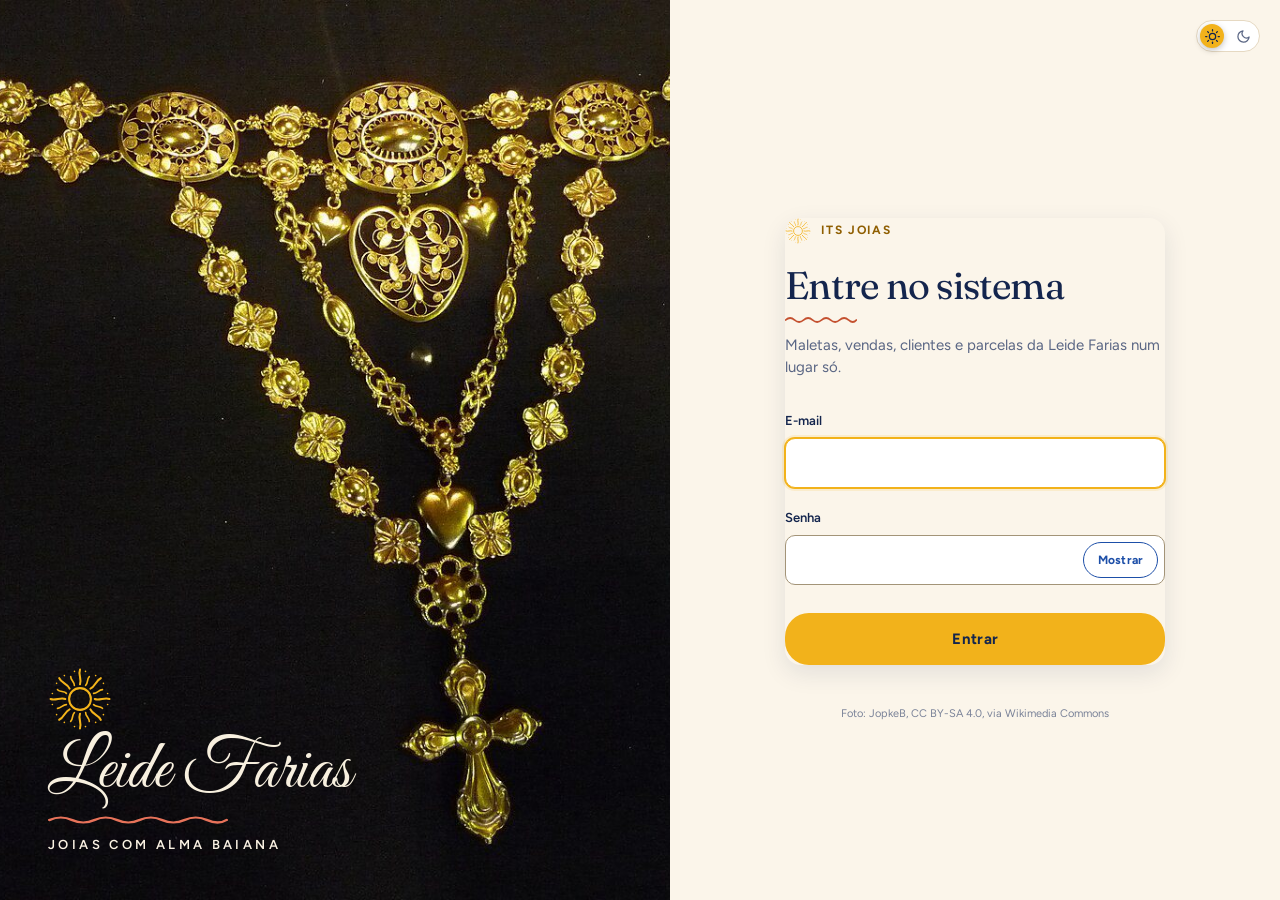
==== frontend/clientes.html @ 9e0e6ea7 "feat: venda rápida pela peça, maleta por dentro, receber pagamento e devolução - Maletas: o nome da " ====
<!DOCTYPE html>
<html lang="pt-BR">
<head>
    <meta charset="UTF-8">
    <meta name="viewport" content="width=device-width, initial-scale=1.0">
    <title>Clientes | Organização Its Joias</title>
    <meta name="theme-color" content="#0E1F45">
    <script src="js/tema.js"></script>
    <link rel="preconnect" href="https://fonts.googleapis.com">
    <link rel="preconnect" href="https://fonts.gstatic.com" crossorigin>
    <link href="https://fonts.googleapis.com/css2?family=Fraunces:opsz,wght@9..144,400;9..144,500&family=Figtree:wght@400;500;600;700&family=Great+Vibes&display=swap" rel="stylesheet">
    <link rel="stylesheet" href="css/style.css">
    <link rel="stylesheet" href="css/visual.css">
    <link rel="stylesheet" href="css/identidade.css">
</head>
<body>
    <header>
        <div class="topo">
            <h1 class="marca" translate="no"><span class="marca-selo" aria-hidden="true"></span><span class="marca-nome">Leide Farias</span><span class="marca-lema">Joias com alma baiana</span></h1>
            <div class="usuario-topo" id="usuario-topo"></div>
        </div>
        <nav aria-label="Menu principal">
            <ul>
                <li><a href="index.html">Visualização geral</a></li>
                <li><a href="vendas.html">Nova venda</a></li>
                <li><a href="clientes.html" aria-current="page">Clientes</a></li>
                <li><a href="maletas.html">Maletas</a></li>
                <li><a href="produtos.html">Produtos</a></li>
            </ul>
        </nav>
    </header>

    <main>
        <div class="cabecalho-pagina">
            <h2>Clientes</h2>
            <button type="button" id="botao-nova">+ Nova cliente</button>
        </div>

        <dialog id="formulario" class="modal" aria-labelledby="titulo-form">
            <div class="modal-cabecalho">
                <h3 id="titulo-form">Nova cliente</h3>
                <button type="button" class="botao-fechar" data-fechar-modal aria-label="Fechar">✕</button>
            </div>
            <div class="modal-corpo">
            <div id="form-mensagem" class="mensagem" role="alert" hidden></div>
            <form id="form-cliente" novalidate>
                <div class="form-grade">
                    <div class="campo campo-largo" data-campo="nome">
                        <label for="nome">Nome completo</label>
                        <input type="text" id="nome" name="nome" maxlength="120" autocomplete="off" required>
                        <span class="erro-campo"></span>
                    </div>

                    <div class="campo" data-campo="telefone">
                        <label for="telefone">Telefone / WhatsApp</label>
                        <input type="tel" id="telefone" name="telefone" placeholder="(71) 99999-8888"
                               maxlength="15" inputmode="numeric" required>
                        <span class="erro-campo"></span>
                    </div>

                    <div class="campo" data-campo="cpf">
                        <label for="cpf">CPF <span class="opcional">(opcional)</span></label>
                        <input type="text" id="cpf" name="cpf" placeholder="000.000.000-00" maxlength="14"
                               inputmode="numeric">
                        <span class="erro-campo"></span>
                    </div>

                    <div class="campo campo-largo" data-campo="email">
                        <label for="email">E-mail <span class="opcional">(opcional)</span></label>
                        <input type="email" id="email" name="email" maxlength="160" placeholder="exemplo@dominio.com">
                        <span class="erro-campo"></span>
                    </div>

                    <div class="campo campo-largo" data-campo="endereco">
                        <label for="endereco">Endereço <span class="opcional">(opcional)</span></label>
                        <input type="text" id="endereco" name="endereco" maxlength="500">
                        <span class="erro-campo"></span>
                    </div>

                    <div class="campo campo-largo" data-campo="observacoes">
                        <label for="observacoes">Observações <span class="opcional">(opcional)</span></label>
                        <textarea id="observacoes" name="observacoes" maxlength="1000"
                                  placeholder="Ex.: prefere receber cobrança pelo WhatsApp"></textarea>
                        <span class="erro-campo"></span>
                    </div>

                    <div class="campo campo-largo" id="campo-ativa" hidden>
                        <label class="opcao"><input type="checkbox" id="ativa"> Cliente ativa (aparece na venda)</label>
                    </div>
                </div>

                <div class="acoes">
                    <button type="submit" id="botao-salvar">Salvar cliente</button>
                    <button type="button" class="botao-secundario" data-fechar-modal>Cancelar</button>
                </div>
            </form>
            </div>
        </dialog>

        <!-- perfil da cliente: dados, totais e histórico de vendas -->
        <dialog id="receber" class="modal" aria-labelledby="receber-titulo">
            <div class="modal-cabecalho">
                <div>
                    <h3 id="receber-titulo">Receber pagamento</h3>
                    <span class="texto-suave" id="receber-saldo"></span>
                </div>
                <button type="button" class="botao-fechar" data-fechar-modal aria-label="Fechar">✕</button>
            </div>
            <div class="modal-corpo">
                <div id="receber-mensagem" class="mensagem mensagem--erro" role="alert" hidden></div>
                <form id="form-receber" novalidate>
                    <div class="form-grade">
                        <div class="campo">
                            <label for="receber-valor">Valor recebido</label>
                            <input type="text" id="receber-valor" name="valor" inputmode="decimal" autocomplete="off" required>
                            <span class="dica">Abate da parcela que vence primeiro.</span>
                        </div>
                        <div class="campo">
                            <label for="receber-forma">Forma de pagamento</label>
                            <select id="receber-forma" name="forma">
                                <option value="PIX">Pix</option>
                                <option value="DINHEIRO">Dinheiro</option>
                                <option value="CARTAO">Cartão</option>
                                <option value="TRANSFERENCIA">Transferência</option>
                                <option value="OUTRO">Outro</option>
                            </select>
                        </div>
                        <div class="campo">
                            <label for="receber-data">Dia do pagamento</label>
                            <input type="date" id="receber-data" name="data">
                        </div>
                    </div>
                    <div class="acoes">
                        <button type="submit" id="receber-confirmar">Registrar pagamento</button>
                        <button type="button" class="botao-secundario" id="receber-quitar">Quitar tudo</button>
                    </div>
                </form>
            </div>
        </dialog>

        <dialog id="perfil" class="modal modal-largo" aria-labelledby="perfil-nome">
            <div class="modal-cabecalho">
                <div>
                    <h3 id="perfil-nome">Cliente</h3>
                    <span class="texto-suave" id="perfil-contato"></span>
                </div>
                <button type="button" class="botao-fechar" data-fechar-modal aria-label="Fechar">✕</button>
            </div>
            <div class="modal-corpo">
                <div class="resumo-importacao" id="perfil-totais"></div>
                <h4 class="subtitulo-secao">Histórico de vendas</h4>
                <p class="carregando-texto" id="perfil-estado">Carregando vendas…</p>
                <ul class="historico-vendas" id="perfil-vendas"></ul>
                <div class="acoes">
                    <a class="botao-link" id="perfil-nova-venda" href="vendas.html">Nova venda para esta cliente</a>
                </div>
            </div>
        </dialog>

        <div class="barra-ferramentas">
            <input type="search" id="busca" placeholder="Buscar por nome ou telefone" aria-label="Buscar cliente">
            <label class="opcao"><input type="checkbox" id="mostrar-inativas"> Mostrar desativadas</label>
        </div>

        <p id="lista-estado" class="carregando-texto">Carregando clientes…</p>
        <table id="tabela" hidden>
            <thead>
                <tr>
                    <th>Cliente</th>
                    <th>Telefone</th>
                    <th class="numero">Compras</th>
                    <th class="numero">Em aberto</th>
                    <th class="numero">Atrasado</th>
                    <th class="numero"><span class="texto-suave">Ações</span></th>
                </tr>
            </thead>
            <tbody id="lista"></tbody>
        </table>
    </main>

    <footer>
        <p>&copy; 2026 Organização Its Joias. Todos os direitos reservados.</p>
    </footer>

    <script src="js/config.js"></script>
    <script src="js/api.js"></script>
    <script src="js/ui.js"></script>
    <script src="js/sessao.js"></script>
    <script src="js/mascaras.js"></script>
    <script src="js/clientes.js"></script>
</body>
</html>
---- frontend/css/style.css ----
:root {
    /* ---- Tema escuro (padrão): azul-petróleo profundo, creme e dourado ---- */
    --fundo: #0E1728;
    --superficie: #16243C;
    --superficie-hover: #1C2D49;
    --superficie-elevada: #1A2A45;      /* janelas e avisos flutuantes */
    --azul-menu: #1D427E;
    --dourado: #F0B735;                 /* fundo de botão e detalhes */
    --dourado-hover: #DDA324;
    --sobre-dourado: #182238;           /* texto em cima do dourado */
    --destaque: #F0B735;                /* dourado usado como TEXTO */
    --creme: #F8F0DF;
    --texto-forte: #F8F0DF;             /* títulos e rótulos */
    --texto: #DCE5F5;
    --texto-suave: #9EAFCA;
    --borda: #2B4264;
    --campo-borda: #617A9B;
    --placeholder: #8192AC;
    --coral: #E99B76;
    --verde: #64B99A;
    --sucesso-texto: #64B99A;
    --rosa: #E985A5;
    --vermelho: #F07878;
    --perigo-texto: #F07878;
    --sobre-vermelho: #182238;          /* texto em cima do vermelho */
    --info: #7FA6E0;
    --perigo-fundo: rgba(240, 120, 120, 0.14);
    --perigo-fundo-suave: rgba(240, 120, 120, 0.07);
    --sucesso-fundo: rgba(100, 185, 154, 0.12);
    --destaque-fundo: rgba(240, 183, 53, 0.08);
    --alerta-fundo: rgba(240, 183, 53, 0.12);
    --info-fundo: rgba(127, 166, 224, 0.13);
    --fundo-modal: rgba(4, 9, 18, 0.68);
    --sombra: 0 22px 60px rgba(0, 0, 0, 0.5);
    --sombra-leve: 0 8px 24px rgba(0, 0, 0, 0.35);
    --raio: 12px;
}

/* ---- Tema claro: creme e off-white, elementos em azul-petróleo, detalhes dourados ---- */
html[data-tema="claro"] {
    --fundo: #F7F1E4;
    --superficie: #FFFDF8;
    --superficie-hover: #F2E9D7;
    --superficie-elevada: #FFFFFF;
    --azul-menu: #1F5468;
    --dourado: #E3A82B;
    --dourado-hover: #D09619;
    --sobre-dourado: #172A33;
    --destaque: #855A00;
    --creme: #F8F0DF;
    --texto-forte: #123341;
    --texto: #26434F;
    --texto-suave: #556A73;
    --borda: #E0D3BA;
    --campo-borda: #9A8B6E;
    --placeholder: #66737A;
    --coral: #C0623A;
    --verde: #2F8A68;
    --sucesso-texto: #1E6B4E;
    --rosa: #B84A72;
    --vermelho: #C43D30;
    --perigo-texto: #A52A1E;
    --sobre-vermelho: #FFFFFF;
    --info: #2F6690;
    --perigo-fundo: rgba(196, 61, 48, 0.10);
    --perigo-fundo-suave: rgba(196, 61, 48, 0.05);
    --sucesso-fundo: rgba(47, 138, 104, 0.10);
    --destaque-fundo: rgba(227, 168, 43, 0.12);
    --alerta-fundo: rgba(227, 168, 43, 0.16);
    --info-fundo: rgba(47, 102, 144, 0.09);
    --fundo-modal: rgba(18, 51, 65, 0.38);
    --sombra: 0 22px 60px rgba(18, 51, 65, 0.20);
    --sombra-leve: 0 8px 24px rgba(18, 51, 65, 0.12);
}

/* "hidden" sempre esconde, mesmo em elementos com display definido no CSS */
[hidden] {
    display: none !important;
}

* {
    margin: 0;
    padding: 0;
    box-sizing: border-box;
}

html {
    min-height: 100%;
    background: var(--fundo);
    color-scheme: dark;
}

html[data-tema="claro"] {
    color-scheme: light;
}

body {
    min-height: 100vh;
    padding: 0 24px 24px;
    background: var(--fundo);
    color: var(--texto);
    font-family: Arial, Helvetica, sans-serif;
    font-size: 14px;
    line-height: 1.6;
}

header {
    padding: 20px 0 18px;
    margin-bottom: 28px;
    border-bottom: 1px solid var(--borda);
}

h1,
h2,
h3 {
    color: var(--texto-forte);
    font-family: Georgia, "Times New Roman", serif;
    font-weight: 400;
    line-height: 1.2;
}

h1 {
    margin-bottom: 16px;
    font-size: clamp(30px, 4vw, 42px);
}

h1::after,
main > h2::after {
    display: block;
    width: 88px;
    margin-top: 10px;
    color: var(--coral);
    content: "〜〜〜";
    font-family: Arial, sans-serif;
    font-size: 17px;
    letter-spacing: -4px;
}

h2 {
    margin: 10px 0 18px;
    font-size: clamp(27px, 3vw, 36px);
}

h3 {
    margin: 12px 0;
    font-size: 21px;
}

p {
    margin-bottom: 14px;
    color: var(--texto-suave);
    font-size: 14px;
}

a {
    color: var(--texto-forte);
    transition: color 0.2s ease;
}

a:hover {
    color: var(--destaque);
}

nav ul {
    display: flex;
    flex-wrap: wrap;
    gap: 8px;
    list-style: none;
}

nav a {
    display: inline-flex;
    align-items: center;
    justify-content: center;
    min-height: 40px;
    padding: 10px 18px;
    border: 1px solid transparent;
    border-radius: 24px;
    color: var(--texto);
    font-size: 11px;
    font-weight: 700;
    letter-spacing: 1px;
    text-decoration: none;
    text-transform: uppercase;
    transition: background 0.2s ease, color 0.2s ease;
}

nav a:hover,
nav a:focus-visible {
    background: var(--superficie-hover);
    color: var(--destaque);
}

main {
    width: 100%;
    max-width: 1600px;
    margin: 0 auto;
    padding-bottom: 32px;
}

main > p {
    margin-bottom: 24px;
}

main > div,
main > section {
    margin-bottom: 16px;
}

table {
    width: 100%;
    margin: 20px 0 28px;
    overflow: hidden;
    border: 1px solid var(--borda);
    border-radius: var(--raio);
    border-collapse: separate;
    border-spacing: 0;
    background: var(--superficie);
    color: var(--texto);
}

thead {
    background: var(--superficie);
}

th {
    padding: 15px 16px;
    border-bottom: 1px solid var(--borda);
    color: var(--texto-suave);
    font-size: 10px;
    font-weight: 700;
    letter-spacing: 1.2px;
    text-align: left;
    text-transform: uppercase;
    white-space: nowrap;
}

td {
    padding: 14px 16px;
    border-bottom: 1px solid var(--borda);
    color: var(--texto);
    font-size: 13px;
    text-align: left;
}

tbody tr:last-child td {
    border-bottom: none;
}

tbody tr {
    transition: background 0.2s ease;
}

tbody tr:hover {
    background: var(--superficie-hover);
}

button {
    min-height: 40px;
    margin: 0 8px 10px 0;
    padding: 11px 20px;
    border: 1px solid transparent;
    border-radius: 24px;
    background: var(--dourado);
    color: var(--sobre-dourado);
    font-family: Arial, Helvetica, sans-serif;
    font-size: 11px;
    font-weight: 700;
    letter-spacing: 1px;
    cursor: pointer;
    transition: background 0.2s ease, transform 0.2s ease;
}

button:hover {
    background: var(--dourado-hover);
    transform: translateY(-1px);
}

button:focus-visible,
input:focus-visible,
select:focus-visible,
textarea:focus-visible,
a:focus-visible {
    outline: 2px solid var(--dourado);
    outline-offset: 3px;
}

button.ativo {
    background: var(--dourado);
    color: var(--sobre-dourado);
}

.topico-conteudo {
    display: none;
    margin: 14px 0;
    padding: 22px;
    border: 1px solid var(--borda);
    border-radius: var(--raio);
    background: var(--superficie);
}

.topico-conteudo.ativo {
    display: block;
}

.topico-conteudo h3 {
    margin-top: 0;
    color: var(--texto-forte);
}

input,
select,
textarea {
    max-width: 100%;
    padding: 11px 13px;
    border: 1px solid var(--campo-borda);
    border-radius: 6px;
    background: var(--superficie);
    color: var(--texto-forte);
    font: inherit;
}

input::placeholder,
textarea::placeholder {
    color: var(--placeholder);
}

img {
    display: block;
    max-width: 100%;
    height: auto;
    margin: 0 auto;
    border-radius: 8px;
}

footer {
    padding: 18px 0 8px;
    border-top: 1px solid var(--borda);
    color: var(--texto-suave);
    font-size: 11px;
    text-align: center;
}

footer p {
    margin: 0;
    font-size: 11px;
}

@media (min-width: 1200px) {
    body {
        padding-right: 36px;
        padding-left: 36px;
    }

    header {
        margin-bottom: 32px;
    }
}

@media (max-width: 768px) {
    body {
        padding: 0 14px 18px;
    }

    header {
        padding-top: 14px;
        margin-bottom: 22px;
    }

    h1 {
        font-size: 30px;
    }

    nav ul {
        gap: 5px;
    }

    nav a {
        min-height: 36px;
        padding: 8px 12px;
        font-size: 10px;
        letter-spacing: 0.5px;
    }

    table {
        display: block;
        overflow-x: auto;
        white-space: nowrap;
    }

    th,
    td {
        padding: 11px 12px;
    }

    button {
        margin-right: 4px;
        padding: 10px 15px;
    }

    .topico-conteudo {
        padding: 16px;
    }
}

@media (max-width: 420px) {
    body {
        padding-right: 10px;
        padding-left: 10px;
    }

    nav a {
        padding: 8px 10px;
    }

    h2 {
        font-size: 27px;
    }
}
/* =====================================================================
   Painel (index.html)
   Valores na mesma fonte do texto, com números tabulares (alinham na vertical).
   Cores da barra validadas para o fundo escuro (daltonismo e contraste).
   ===================================================================== */

:root {
    --barra-vendidas: #B98A12;
    --barra-disponiveis: #5786CC;
    --barra-perdidas: #C2618C;
    --fatia-outras: #C3CCD8;   /* neutro da pizza ("Outras"), conferido contra as 3 cores acima */
}

html[data-tema="claro"] {
    --barra-vendidas: #B07F0A;
    --barra-disponiveis: #3B6BB0;
    --barra-perdidas: #A9466F;
    --fatia-outras: #CFC8BA;
}

.dinheiro,
.cartao-valor,
.parcela-valor,
.maleta-valores dd,
.maleta-contagem {
    font-family: inherit;
    font-variant-numeric: tabular-nums;
}

.painel-aviso {
    margin-bottom: 20px;
    padding: 16px 20px;
    border: 1px solid var(--borda);
    border-radius: var(--raio);
    background: var(--superficie);
}

.painel-aviso strong {
    display: block;
    margin-bottom: 4px;
    color: var(--texto-forte);
}

.painel-aviso p {
    margin-bottom: 0;
}

.painel-aviso--erro {
    border-color: var(--vermelho);
}

.painel-aviso--erro p {
    margin-bottom: 12px;
}

.painel-aviso--erro button {
    margin-bottom: 0;
}

/* --- cartões ---------------------------------------------------------- */

.painel-cartoes {
    display: grid;
    grid-template-columns: repeat(3, minmax(0, 1fr));
    gap: 12px;
}

.cartao {
    padding: 16px 18px;
    border: 1px solid var(--borda);
    border-radius: var(--raio);
    background: var(--superficie);
}

.cartao .cartao-rotulo {
    margin: 0 0 6px;
    color: var(--texto-suave);
    font-family: inherit;
    font-size: 12px;
    font-weight: 700;
    letter-spacing: 0.3px;
}

.cartao .cartao-valor {
    margin: 0 0 4px;
    color: var(--texto-forte);
    font-size: 22px;
    font-weight: 700;
    line-height: 1.25;
    white-space: nowrap;
}

.cartao .cartao-nota {
    margin: 0;
    font-size: 12px;
}

.cartao--alerta {
    border-color: var(--vermelho);
}

.cartao--alerta .cartao-nota {
    color: var(--perigo-texto);
}

/* --- blocos ----------------------------------------------------------- */

.painel-blocos {
    display: grid;
    grid-template-columns: repeat(2, minmax(0, 1fr));
    gap: 16px;
    margin-top: 16px;
}

.bloco {
    display: flex;
    flex-direction: column;
    padding: 18px 20px;
    border: 1px solid var(--borda);
    border-radius: var(--raio);
    background: var(--superficie);
}

#painel-conteudo > .bloco {
    margin-top: 16px;
}

.bloco h3 {
    margin: 0 0 12px;
}

.bloco-lista,
.maletas {
    flex: 1;
    list-style: none;
}

.bloco-vazio {
    flex: 1;
    margin: 0;
}

.bloco .bloco-rodape {
    display: flex;
    justify-content: space-between;
    align-items: baseline;
    gap: 12px;
    margin-top: 8px;
    padding: 12px 0 0;
    border-top: 1px solid var(--borda);
    color: var(--texto-suave);
    font-size: 13px;
    text-align: left;
}

.bloco-rodape strong {
    color: var(--texto-forte);
    font-size: 16px;
}

.parcela {
    display: flex;
    justify-content: space-between;
    align-items: flex-start;
    gap: 12px;
    padding: 10px 0;
    border-bottom: 1px solid var(--borda);
}

.parcela:last-child {
    border-bottom: none;
}

.parcela-info {
    display: flex;
    flex-direction: column;
    align-items: flex-start;
    gap: 2px;
    min-width: 0;
}

.parcela-cliente {
    color: var(--texto-forte);
    font-weight: 700;
}

.parcela-detalhe {
    color: var(--texto-suave);
    font-size: 12px;
}

.parcela-valor {
    color: var(--texto-forte);
    font-weight: 700;
    white-space: nowrap;
}

.chip {
    display: inline-block;
    margin-top: 4px;
    padding: 2px 10px;
    border-radius: 999px;
    font-size: 11px;
    font-weight: 700;
}

.chip--atraso {
    border: 1px solid var(--vermelho);
    background: var(--perigo-fundo);
    color: var(--perigo-texto);
}

/* --- maletas ---------------------------------------------------------- */

.legenda {
    display: flex;
    flex-wrap: wrap;
    gap: 6px 18px;
    margin-bottom: 8px;
    color: var(--texto-suave);
    font-size: 12px;
    list-style: none;
}

.legenda[hidden] {
    display: none;
}

.legenda li {
    display: inline-flex;
    align-items: center;
    gap: 6px;
}

.legenda-cor {
    width: 12px;
    height: 12px;
    border-radius: 3px;
}

.cor-vendidas { background: var(--barra-vendidas); }
.cor-disponiveis { background: var(--barra-disponiveis); }
.cor-perdidas { background: var(--barra-perdidas); }

.maleta {
    padding: 14px 0;
    border-bottom: 1px solid var(--borda);
}

.maleta:last-child {
    border-bottom: none;
    padding-bottom: 0;
}

.maleta-topo {
    display: flex;
    justify-content: space-between;
    align-items: baseline;
    flex-wrap: wrap;
    gap: 4px 12px;
    margin-bottom: 8px;
}

.maleta-nome {
    display: block;
    color: var(--texto-forte);
    font-weight: 700;
}

.maleta-detalhe {
    color: var(--texto-suave);
    font-size: 12px;
}

/* barra fina: partes separadas por 2px da cor do fundo, pontas arredondadas */
.barra {
    display: flex;
    gap: 2px;
    height: 8px;
    border-radius: 999px;
    overflow: hidden;
    background: var(--superficie);
}

.barra-parte {
    min-width: 4px;
    flex-basis: 0;
}

.barra-parte:first-child {
    border-radius: 999px 0 0 999px;
}

.barra-parte:last-child {
    border-radius: 0 999px 999px 0;
}

.barra-parte:only-child {
    border-radius: 999px;
}

.maleta .maleta-contagem {
    display: flex;
    flex-wrap: wrap;
    gap: 2px 16px;
    margin: 8px 0 6px;
    color: var(--texto);
    font-size: 12px;
}

.maleta-valores {
    display: grid;
    grid-template-columns: auto auto;
    justify-content: start;
    gap: 2px 12px;
    font-size: 13px;
}

.maleta-valores dt {
    color: var(--texto-suave);
}

.maleta-valores dd {
    color: var(--texto-forte);
    font-weight: 700;
}

@media (min-width: 1200px) {
    .painel-cartoes {
        grid-template-columns: repeat(6, minmax(0, 1fr));
    }
}

@media (max-width: 768px) {
    .painel-cartoes {
        grid-template-columns: repeat(2, minmax(0, 1fr));
        gap: 10px;
    }

    .cartao {
        padding: 12px 14px;
    }

    .cartao .cartao-valor {
        font-size: 18px;
    }

    .painel-blocos {
        grid-template-columns: 1fr;
    }

    .bloco {
        padding: 16px;
    }
}

/* =====================================================================
   Componentes compartilhados (login, clientes, venda, maletas, produtos)
   ===================================================================== */

/* --- cabeçalho com o usuário logado --------------------------------- */
.topo {
    display: flex;
    justify-content: space-between;
    align-items: flex-start;
    flex-wrap: wrap;
    gap: 12px;
}

.usuario-topo {
    display: flex;
    align-items: center;
    gap: 12px;
    padding-top: 6px;
}

.usuario-topo button {
    margin: 0;
}

.usuario-topo-nome {
    display: flex;
    flex-direction: column;
    align-items: flex-end;
    line-height: 1.3;
}

.usuario-topo-nome strong {
    color: var(--texto-forte);
}

.usuario-topo-nome span {
    color: var(--texto-suave);
    font-size: 12px;
}

nav a[aria-current="page"] {
    border-color: var(--borda);
    color: var(--destaque);
}

/* --- botões ----------------------------------------------------------- */
.botao-secundario {
    border-color: var(--borda);
    background: transparent;
    color: var(--texto);
}

.botao-secundario:hover {
    background: var(--superficie-hover);
    color: var(--texto-forte);
}

.botao-perigo {
    border-color: var(--vermelho);
    background: transparent;
    color: var(--perigo-texto);
}

.botao-perigo:hover {
    background: var(--perigo-fundo);
}

.botao-pequeno {
    min-height: 32px;
    padding: 6px 14px;
    font-size: 10px;
}

button:disabled {
    cursor: not-allowed;
    opacity: 0.55;
    transform: none;
}

.acoes {
    display: flex;
    flex-wrap: wrap;
    gap: 8px;
    margin-top: 8px;
}

.acoes button {
    margin: 0;
}

/* Botões só da proprietária (o back-end também bloqueia) */
html:not([data-perfil="PROPRIETARIA"]) [data-somente="PROPRIETARIA"] {
    display: none !important;
}

/* --- cabeçalho de página e barra de busca ----------------------------- */
.cabecalho-pagina {
    display: flex;
    justify-content: space-between;
    align-items: flex-end;
    flex-wrap: wrap;
    gap: 12px;
}

.cabecalho-pagina button {
    margin: 0 0 18px;
}

.barra-ferramentas {
    display: flex;
    flex-wrap: wrap;
    align-items: center;
    gap: 12px 20px;
    margin-bottom: 4px;
}

.barra-ferramentas input[type="search"] {
    flex: 1 1 260px;
    max-width: 420px;
}

.opcao {
    display: inline-flex;
    align-items: center;
    gap: 8px;
    color: var(--texto);
    cursor: pointer;
}

.opcao input {
    width: 18px;
    height: 18px;
    accent-color: var(--dourado);
}

/* --- formulários ------------------------------------------------------ */
.cartao-form {
    margin: 0 0 20px;
    padding: 22px 24px;
    border: 1px solid var(--borda);
    border-radius: var(--raio);
    background: var(--superficie);
}

.cartao-form h3 {
    margin: 0 0 18px;
}

.form-grade {
    display: grid;
    grid-template-columns: repeat(2, minmax(0, 1fr));
    gap: 16px 20px;
}

.campo {
    display: flex;
    flex-direction: column;
    gap: 6px;
    min-width: 0;
}

.campo-largo {
    grid-column: 1 / -1;
}

.campo label,
.rotulo {
    color: var(--texto-forte);
    font-size: 13px;
    font-weight: 700;
}

.campo .dica {
    color: var(--texto-suave);
    font-size: 12px;
}

.campo input,
.campo select,
.campo textarea {
    width: 100%;
}

.campo .opcao input {
    width: 18px;
    flex: none;
}

.campo textarea {
    min-height: 84px;
    resize: vertical;
}

.campo .erro-campo {
    color: var(--perigo-texto);
    font-size: 12px;
}

.campo.com-erro input,
.campo.com-erro select,
.campo.com-erro textarea {
    border-color: var(--vermelho);
}

.opcional {
    color: var(--texto-suave);
    font-weight: 400;
}

/* --- mensagens -------------------------------------------------------- */
.mensagem {
    margin: 0 0 16px;
    padding: 12px 16px;
    border: 1px solid var(--borda);
    border-radius: 10px;
    background: var(--superficie);
    color: var(--texto);
}

.mensagem p {
    margin: 4px 0 0;
}

.mensagem--erro {
    border-color: var(--vermelho);
    color: var(--texto-forte);
}

.mensagem--erro strong {
    color: var(--perigo-texto);
}

.mensagem--sucesso {
    border-color: var(--verde);
}

.mensagem--sucesso strong {
    color: var(--sucesso-texto);
}

/* --- tabelas com valores ---------------------------------------------- */
td.numero,
th.numero {
    text-align: right;
    font-variant-numeric: tabular-nums;
    white-space: nowrap;
}

td.acoes-linha {
    text-align: right;
    white-space: nowrap;
}

td.acoes-linha button {
    margin: 0 0 0 6px;
}

.texto-alerta {
    color: var(--perigo-texto);
    font-weight: 700;
}

.texto-suave {
    color: var(--texto-suave);
}

.etiqueta-situacao {
    display: inline-block;
    padding: 2px 10px;
    border: 1px solid var(--borda);
    border-radius: 999px;
    color: var(--texto-suave);
    font-size: 11px;
    font-weight: 700;
}

.vazio {
    padding: 24px;
    border: 1px dashed var(--borda);
    border-radius: var(--raio);
    color: var(--texto-suave);
    text-align: center;
}

/* --- login ------------------------------------------------------------ */
.pagina-login {
    display: flex;
    align-items: center;
    justify-content: center;
    min-height: 100vh;
    padding: 24px 16px;
}

.cartao-login {
    width: 100%;
    max-width: 400px;
    padding: 32px 28px;
    border: 1px solid var(--borda);
    border-radius: 16px;
    background: var(--superficie);
}

.cartao-login h1 {
    margin-bottom: 6px;
    font-size: 32px;
}

.cartao-login .subtitulo {
    margin-bottom: 26px;
}

.cartao-login form {
    display: flex;
    flex-direction: column;
    gap: 16px;
}

.cartao-login button[type="submit"] {
    width: 100%;
    margin: 6px 0 0;
}

.senha-com-botao {
    position: relative;
}

.senha-com-botao input {
    padding-right: 84px;
}

.senha-com-botao button {
    position: absolute;
    top: 50%;
    right: 6px;
    min-height: 30px;
    margin: 0;
    padding: 4px 12px;
    transform: translateY(-50%);
}

.senha-com-botao button:hover {
    transform: translateY(-50%);
}


/* --- nova venda ------------------------------------------------------- */
.venda-grade {
    display: grid;
    grid-template-columns: minmax(0, 1.25fr) minmax(0, 1fr);
    gap: 20px;
    align-items: start;
}

.venda-passo {
    margin: 0 0 20px;
    padding: 20px 22px;
    border: 1px solid var(--borda);
    border-radius: var(--raio);
    background: var(--superficie);
}

.venda-passo h3 {
    display: flex;
    align-items: center;
    gap: 10px;
    margin: 0 0 14px;
}

.passo-numero {
    display: inline-flex;
    align-items: center;
    justify-content: center;
    width: 26px;
    height: 26px;
    border-radius: 50%;
    background: var(--dourado);
    color: var(--sobre-dourado);
    font-family: Arial, sans-serif;
    font-size: 13px;
    font-weight: 700;
}

.adicionar-peca {
    display: flex;
    gap: 8px;
}

.adicionar-peca input {
    flex: 1;
    min-width: 0;
    text-transform: uppercase;
}

.adicionar-peca button {
    margin: 0;
}

.sugestoes {
    margin: 8px 0 0;
    padding: 0;
    list-style: none;
}

.sugestoes button {
    display: flex;
    justify-content: space-between;
    gap: 12px;
    width: 100%;
    min-height: 0;
    margin: 0 0 6px;
    padding: 8px 12px;
    border: 1px solid var(--borda);
    border-radius: 8px;
    background: transparent;
    color: var(--texto);
    font-family: inherit;
    font-size: 13px;
    font-weight: 400;
    letter-spacing: 0;
    text-align: left;
}

.sugestoes button:hover {
    background: var(--superficie-hover);
    transform: none;
}

.sugestoes .dinheiro {
    color: var(--texto-forte);
    white-space: nowrap;
}

/* "O código 48480079 está em 2 maletas. De qual maleta saiu esta peça?" */
.sugestoes-pergunta {
    margin-bottom: 8px;
    padding: 10px 12px;
    border: 1px solid var(--dourado);
    border-radius: 10px;
    background: var(--alerta-fundo);
    color: var(--texto);
    font-size: 13px;
}

.sugestoes-pergunta strong {
    color: var(--destaque);
}

.lista-pecas {
    margin: 12px 0 0;
    padding: 0;
    list-style: none;
}

.lista-pecas li {
    display: flex;
    justify-content: space-between;
    align-items: center;
    gap: 12px;
    padding: 10px 0;
    border-bottom: 1px solid var(--borda);
}

.lista-pecas li:last-child {
    border-bottom: none;
}

.lista-pecas .peca-info {
    display: flex;
    flex-direction: column;
    min-width: 0;
}

.lista-pecas .peca-info strong {
    color: var(--texto-forte);
}

.lista-pecas .peca-direita {
    display: flex;
    align-items: center;
    gap: 10px;
    white-space: nowrap;
}

.lista-pecas button {
    margin: 0;
}

.formas-venda {
    display: grid;
    grid-template-columns: repeat(2, minmax(0, 1fr));
    gap: 10px;
    margin-bottom: 16px;
}

.formas-venda label {
    display: flex;
    flex-direction: column;
    gap: 2px;
    padding: 12px 14px;
    border: 1px solid var(--borda);
    border-radius: 10px;
    cursor: pointer;
}

.formas-venda input {
    position: absolute;
    opacity: 0;
    pointer-events: none;
}

.formas-venda label:has(input:checked) {
    border-color: var(--dourado);
    background: var(--destaque-fundo);
}

.formas-venda label:has(input:focus-visible) {
    outline: 2px solid var(--dourado);
    outline-offset: 2px;
}

.formas-venda strong {
    color: var(--texto-forte);
}

.formas-venda span {
    color: var(--texto-suave);
    font-size: 12px;
}

.resumo {
    position: sticky;
    top: 16px;
}

.resumo-linhas {
    display: grid;
    grid-template-columns: 1fr auto;
    gap: 6px 16px;
    margin: 0 0 14px;
}

.resumo-linhas dt {
    color: var(--texto-suave);
}

.resumo-linhas dd {
    color: var(--texto-forte);
    text-align: right;
    font-variant-numeric: tabular-nums;
}

.resumo-linhas .total {
    padding-top: 8px;
    border-top: 1px solid var(--borda);
    font-size: 18px;
    font-weight: 700;
}

.parcelas-previa {
    margin: 0 0 16px;
    padding: 0;
    list-style: none;
}

.parcelas-previa li {
    display: flex;
    justify-content: space-between;
    gap: 12px;
    padding: 6px 0;
    border-bottom: 1px solid var(--borda);
    font-variant-numeric: tabular-nums;
}

.parcelas-previa li:last-child {
    border-bottom: none;
}

.chip-pago {
    display: inline-block;
    margin-left: 6px;
    padding: 0 8px;
    border: 1px solid var(--verde);
    border-radius: 999px;
    color: var(--sucesso-texto);
    font-size: 11px;
    font-weight: 700;
}

.resumo button.confirmar {
    width: 100%;
    margin: 0;
    font-size: 13px;
}

@media (max-width: 900px) {
    .venda-grade {
        grid-template-columns: 1fr;
    }

    .resumo {
        position: static;
    }
}

@media (max-width: 768px) {
    .form-grade {
        grid-template-columns: 1fr;
    }

    .cartao-form,
    .venda-passo {
        padding: 16px;
    }

    .usuario-topo-nome {
        align-items: flex-start;
    }
}

/* =====================================================================
   Importação de maleta por PDF (maletas.html)
   ===================================================================== */
.area-arquivo {
    display: flex;
    flex-direction: column;
    align-items: center;
    gap: 6px;
    margin: 14px 0;
    padding: 28px 16px;
    border: 2px dashed var(--borda);
    border-radius: var(--raio);
    color: var(--texto-forte);
    text-align: center;
    cursor: pointer;
    transition: border-color 0.2s ease, background 0.2s ease;
}

.area-arquivo:hover,
.area-arquivo--sobre {
    border-color: var(--dourado);
    background: var(--superficie-hover);
}

.area-arquivo input[type="file"] {
    position: absolute;
    width: 1px;
    height: 1px;
    opacity: 0;
}

.area-arquivo:focus-within {
    outline: 2px solid var(--dourado);
    outline-offset: 3px;
}

.carregando {
    display: flex;
    align-items: center;
    gap: 16px;
    margin: 12px 0;
    padding: 18px;
    border: 1px solid var(--borda);
    border-radius: var(--raio);
}

.carregando[hidden] {
    display: none;
}

.carregando p {
    margin: 4px 0 0;
    color: var(--texto-suave);
}

.girando {
    flex: none;
    width: 28px;
    height: 28px;
    border: 3px solid var(--borda);
    border-top-color: var(--dourado);
    border-radius: 50%;
    animation: girar 0.9s linear infinite;
}

@keyframes girar {
    to { transform: rotate(360deg); }
}

@media (prefers-reduced-motion: reduce) {
    .girando { animation-duration: 3s; }
}

.subtitulo-secao {
    margin: 26px 0 12px;
    color: var(--texto-forte);
    font-size: 15px;
}

.lista-avisos {
    margin: 10px 0;
    padding: 0;
    list-style: none;
}

.lista-avisos:empty {
    display: none;
}

.aviso {
    display: flex;
    align-items: flex-start;
    gap: 8px;
    margin: 4px 0;
    font-size: 13px;
    line-height: 1.4;
    white-space: normal;
}

.aviso-icone {
    display: inline-flex;
    flex: none;
    align-items: center;
    justify-content: center;
    width: 18px;
    height: 18px;
    border-radius: 50%;
    font-size: 11px;
    font-weight: 700;
}

.aviso--erro { color: var(--texto-forte); }
.aviso--erro .aviso-icone { background: var(--vermelho); color: var(--sobre-dourado); }
.aviso--alerta .aviso-icone { background: var(--dourado); color: var(--sobre-dourado); }
.aviso--info { color: var(--texto-suave); }
.aviso--info .aviso-icone { border: 1px solid var(--texto-suave); }

.resumo-importacao {
    display: grid;
    grid-template-columns: repeat(auto-fit, minmax(110px, 1fr));
    gap: 10px;
    margin-bottom: 14px;
}

.resumo-item {
    display: flex;
    flex-direction: column;
    gap: 4px;
    padding: 10px 12px;
    border: 1px solid var(--borda);
    border-radius: 10px;
    font-size: 12px;
}

.resumo-item strong {
    color: var(--texto-forte);
    font-size: 17px;
}

.resumo-item--erro {
    border-color: var(--vermelho);
}

.resumo-item--erro strong {
    color: var(--perigo-texto);
}

.tabela-rolavel {
    overflow-x: auto;
}

.tabela-importacao td {
    padding: 10px 8px;
    vertical-align: top;
}

.tabela-importacao input,
.tabela-importacao select {
    width: 100%;
    min-width: 0;
    padding: 7px 8px;
    font-size: 13px;
}

.tabela-importacao .f-importar,
.tabela-importacao .f-conferido {
    width: 18px;
    height: 18px;
    accent-color: var(--dourado);
}

.tabela-importacao .f-codigo { min-width: 105px; }
.tabela-importacao .f-descricao { min-width: 220px; }
.tabela-importacao .f-categoria { min-width: 120px; }
.tabela-importacao .f-quantidade { width: 64px; text-align: right; }
.tabela-importacao .f-valor { width: 92px; text-align: right; }
.tabela-importacao .f-decisao { margin-top: 6px; }
.tabela-importacao .f-conferencia { min-width: 230px; }

.tabela-importacao .numero-linha {
    display: block;
    margin-top: 4px;
    font-size: 11px;
}

.opcao-pequena {
    margin-top: 6px;
    font-size: 12px;
}

.texto-lido {
    display: block;
    margin-top: 4px;
    color: var(--texto-suave);
    font-size: 11px;
    white-space: normal;
    word-break: break-word;
}

.tabela-importacao tr.linha-erro {
    box-shadow: inset 4px 0 0 var(--vermelho);
    background: var(--perigo-fundo-suave);
}

.tabela-importacao tr.linha-alerta {
    box-shadow: inset 4px 0 0 var(--dourado);
}

.tabela-importacao tr.linha-ignorada td:not(:first-child) {
    opacity: 0.45;
}

.acoes-importacao {
    align-items: center;
    margin-top: 18px;
}

@media (max-width: 768px) {
    /* no celular, cada linha vira um cartão com rótulos */
    .tabela-importacao {
        display: block;
        white-space: normal;
    }

    .tabela-importacao thead {
        display: none;
    }

    .tabela-importacao tbody,
    .tabela-importacao td {
        display: block;
    }

    .tabela-importacao tr {
        display: grid;
        grid-template-columns: repeat(3, minmax(0, 1fr));
        margin-bottom: 12px;
        border: 1px solid var(--borda);
        border-radius: 10px;
    }

    /* quantidade, valor e total lado a lado; o resto ocupa a linha inteira */
    .tabela-importacao td {
        grid-column: 1 / -1;
    }

    .tabela-importacao td.numero {
        grid-column: auto;
        padding-top: 4px;
    }

    .tabela-importacao .f-quantidade,
    .tabela-importacao .f-valor {
        width: 100%;
    }

    .tabela-importacao tr[hidden] {
        display: none;
    }

    .tabela-importacao td {
        border-bottom: none;
        text-align: left;
    }

    .tabela-importacao td::before {
        content: attr(data-rotulo);
        display: block;
        margin-bottom: 4px;
        color: var(--texto-suave);
        font-size: 10px;
        font-weight: 700;
        letter-spacing: 1px;
        text-transform: uppercase;
    }

    .tabela-importacao .f-descricao,
    .tabela-importacao .f-conferencia {
        min-width: 0;
    }
}

@media print {
    header,
    footer,
    nav,
    .cabecalho-pagina,
    #imp-concluido .acoes,
    #imp-concluido > .mensagem,
    main > :not(#importacao),
    #importacao > h3 {
        display: none !important;
    }

    body,
    #importacao {
        border: none;
        background: #fff;
        color: #000;
    }

    #importacao td,
    #importacao th,
    #importacao h4,
    #importacao p {
        color: #000;
    }
}

/* =====================================================================
   Tema claro: ajustes que não são só troca de cor
   ===================================================================== */
body,
header,
.cartao-form,
.bloco,
input,
select,
textarea,
thead {
    transition: background-color 0.25s ease, color 0.25s ease, border-color 0.25s ease;
}

html[data-tema="claro"] nav a[aria-current="page"] {
    border-color: var(--azul-menu);
    background: var(--azul-menu);
    color: var(--creme);
}

html[data-tema="claro"] nav a:hover,
html[data-tema="claro"] nav a:focus-visible {
    background: var(--superficie-hover);
    color: var(--azul-menu);
}

html[data-tema="claro"] thead {
    background: var(--superficie-hover);
}

html[data-tema="claro"] .botao-secundario {
    border-color: var(--azul-menu);
    color: var(--azul-menu);
}

html[data-tema="claro"] .botao-secundario:hover {
    background: var(--azul-menu);
    color: var(--creme);
}

html[data-tema="claro"] .cartao-form,
html[data-tema="claro"] .cartao-login,
html[data-tema="claro"] .bloco {
    box-shadow: var(--sombra-leve);
}

@media (prefers-reduced-motion: reduce) {
    *,
    *::before,
    *::after {
        transition-duration: 0.01ms !important;
        animation-duration: 0.01ms !important;
        animation-iteration-count: 1 !important;
    }
}

/* =====================================================================
   Ícones (SVG em traço; herdam a cor do texto)
   ===================================================================== */
.icone {
    width: 1em;
    height: 1em;
    fill: none;
    stroke: currentColor;
    stroke-width: 2;
    stroke-linecap: round;
    stroke-linejoin: round;
    flex: none;
}

/* =====================================================================
   Botão de tema (sol / lua)
   ===================================================================== */
.botao-tema {
    position: relative;
    display: inline-flex;
    align-items: center;
    justify-content: space-between;
    width: 64px;
    min-height: 32px;
    height: 32px;
    margin: 0;
    padding: 0 8px;
    border: 1px solid var(--borda);
    border-radius: 999px;
    background: var(--superficie);
    color: var(--texto-suave);
    font-size: 15px;
    letter-spacing: 0;
}

.botao-tema:hover {
    background: var(--superficie-hover);
    transform: none;
}

.botao-tema-sol,
.botao-tema-lua {
    position: relative;
    z-index: 1;
    display: inline-flex;
    transition: color 0.25s ease;
}

.botao-tema-bolinha {
    position: absolute;
    top: 3px;
    left: 3px;
    width: 24px;
    height: 24px;
    border-radius: 50%;
    background: var(--dourado);
    box-shadow: 0 2px 6px rgba(0, 0, 0, 0.25);
    transition: transform 0.28s cubic-bezier(0.4, 0.1, 0.2, 1);
}

/* claro: bolinha no sol; escuro: bolinha na lua */
.botao-tema[aria-checked="true"] .botao-tema-bolinha {
    transform: translateX(32px);
}

.botao-tema[aria-checked="false"] .botao-tema-sol,
.botao-tema[aria-checked="true"] .botao-tema-lua {
    color: var(--sobre-dourado);
}

.tema-login {
    position: fixed;
    top: 16px;
    right: 16px;
}

/* =====================================================================
   Janelas (confirmação e modais de edição/visualização)
   ===================================================================== */
dialog.janela,
dialog.modal {
    position: fixed;
    inset: 0;
    margin: auto;
    height: fit-content;
    max-height: calc(100dvh - 32px);
    overflow: auto;
    border: 1px solid var(--borda);
    border-radius: 18px;
    background: var(--superficie-elevada);
    color: var(--texto);
    box-shadow: var(--sombra);
}

dialog.janela::backdrop,
dialog.modal::backdrop {
    background: var(--fundo-modal);
    backdrop-filter: blur(3px);
}

dialog.janela[open],
dialog.modal[open] {
    animation: janela-entrar 0.2s cubic-bezier(0.2, 0.8, 0.2, 1);
}

dialog.janela[open]::backdrop,
dialog.modal[open]::backdrop {
    animation: fundo-entrar 0.2s ease;
}

dialog.saindo {
    animation: janela-sair 0.16s ease forwards !important;
}

dialog.saindo::backdrop {
    animation: fundo-sair 0.16s ease forwards !important;
}

@keyframes janela-entrar {
    from { opacity: 0; transform: translateY(10px) scale(0.97); }
}

@keyframes janela-sair {
    to { opacity: 0; transform: translateY(6px) scale(0.98); }
}

@keyframes fundo-entrar {
    from { opacity: 0; }
}

@keyframes fundo-sair {
    to { opacity: 0; }
}

/* --- confirmação --- */
dialog.janela {
    width: min(440px, calc(100vw - 32px));
    padding: 28px 26px 22px;
    text-align: center;
}

.janela-selo {
    display: inline-flex;
    align-items: center;
    justify-content: center;
    width: 56px;
    height: 56px;
    margin-bottom: 14px;
    border-radius: 50%;
    font-size: 26px;
}

.janela--confirmar .janela-selo,
.janela--importar .janela-selo { background: var(--destaque-fundo); color: var(--destaque); box-shadow: inset 0 0 0 1px var(--dourado); }
.janela--perigo .janela-selo { background: var(--perigo-fundo); color: var(--perigo-texto); box-shadow: inset 0 0 0 1px var(--vermelho); }
.janela--alerta .janela-selo { background: var(--alerta-fundo); color: var(--destaque); box-shadow: inset 0 0 0 1px var(--dourado); }

dialog.janela h3 {
    margin: 0 0 8px;
    font-size: 22px;
}

.janela-texto {
    margin: 0 0 6px;
    color: var(--texto);
    line-height: 1.5;
}

.janela-detalhes {
    display: grid;
    grid-template-columns: auto 1fr;
    gap: 6px 14px;
    margin: 14px 0 0;
    padding: 12px 14px;
    border: 1px solid var(--borda);
    border-radius: 12px;
    background: var(--superficie);
    text-align: left;
    font-size: 13px;
}

.janela-detalhes dt {
    color: var(--texto-suave);
}

.janela-detalhes dd {
    color: var(--texto-forte);
    font-weight: 700;
    text-align: right;
    font-variant-numeric: tabular-nums;
}

.janela-acoes {
    display: flex;
    justify-content: center;
    flex-wrap: wrap;
    gap: 10px;
    margin-top: 22px;
}

.janela-acoes button {
    flex: 1 1 140px;
    margin: 0;
}

.botao-perigo-cheio {
    background: var(--vermelho);
    color: var(--sobre-vermelho);
}

.botao-perigo-cheio:hover {
    background: var(--vermelho);
    filter: brightness(0.92);
}

/* --- modal de edição/visualização --- */
dialog.modal {
    width: min(720px, calc(100vw - 32px));
    padding: 0;
}

.modal-cabecalho {
    position: sticky;
    top: 0;
    z-index: 1;
    display: flex;
    align-items: center;
    justify-content: space-between;
    gap: 12px;
    padding: 18px 24px;
    border-bottom: 1px solid var(--borda);
    background: var(--superficie-elevada);
}

.modal-cabecalho h3 {
    margin: 0;
}

.modal-corpo {
    padding: 22px 24px 24px;
}

.botao-fechar {
    display: inline-flex;
    align-items: center;
    justify-content: center;
    width: 36px;
    min-height: 36px;
    height: 36px;
    margin: 0;
    padding: 0;
    border: 1px solid var(--borda);
    border-radius: 50%;
    background: transparent;
    color: var(--texto-suave);
    font-size: 16px;
}

.botao-fechar:hover {
    background: var(--superficie-hover);
    color: var(--texto-forte);
    transform: none;
}

/* =====================================================================
   Avisos flutuantes (sucesso, erro, alerta, informação)
   ===================================================================== */
/* canto inferior direito: não cobre o cabeçalho (usuária, Sair, tema) */
.notificacoes {
    position: fixed;
    right: 16px;
    bottom: 16px;
    z-index: 1000;
    display: flex;
    flex-direction: column;
    gap: 10px;
    width: min(380px, calc(100vw - 32px));
    pointer-events: none;
}

.notificacao {
    display: flex;
    align-items: flex-start;
    gap: 12px;
    padding: 14px 12px 14px 14px;
    border: 1px solid var(--borda);
    border-left: 4px solid var(--info);
    border-radius: 14px;
    background: var(--superficie-elevada);
    box-shadow: var(--sombra-leve);
    pointer-events: auto;
    animation: aviso-entrar 0.24s cubic-bezier(0.2, 0.8, 0.2, 1);
}

.notificacao.saindo {
    animation: aviso-sair 0.2s ease forwards;
}

@keyframes aviso-entrar {
    from { opacity: 0; transform: translateY(12px); }
}

@keyframes aviso-sair {
    to { opacity: 0; transform: translateX(16px); }
}

.notificacao-selo {
    display: inline-flex;
    align-items: center;
    justify-content: center;
    width: 30px;
    height: 30px;
    border-radius: 50%;
    background: var(--info-fundo);
    color: var(--info);
    font-size: 16px;
    flex: none;
}

.notificacao-corpo {
    flex: 1;
    min-width: 0;
}

.notificacao-corpo strong {
    display: block;
    color: var(--texto-forte);
    font-size: 14px;
}

.notificacao-corpo p {
    margin: 2px 0 0;
    color: var(--texto);
    font-size: 13px;
    line-height: 1.45;
    overflow-wrap: anywhere;
}

.notificacao-fechar {
    display: inline-flex;
    align-items: center;
    justify-content: center;
    width: 28px;
    min-height: 28px;
    height: 28px;
    margin: 0;
    padding: 0;
    border-radius: 50%;
    background: transparent;
    color: var(--texto-suave);
    font-size: 14px;
}

.notificacao-fechar:hover {
    background: var(--superficie-hover);
    color: var(--texto-forte);
    transform: none;
}

.notificacao--sucesso { border-left-color: var(--verde); }
.notificacao--sucesso .notificacao-selo { background: var(--sucesso-fundo); color: var(--sucesso-texto); }
.notificacao--erro { border-left-color: var(--vermelho); }
.notificacao--erro .notificacao-selo { background: var(--perigo-fundo); color: var(--perigo-texto); }
.notificacao--alerta { border-left-color: var(--dourado); }
.notificacao--alerta .notificacao-selo { background: var(--alerta-fundo); color: var(--destaque); }

@media (max-width: 520px) {
    .notificacoes {
        right: 12px;
        bottom: 12px;
        left: 12px;
        width: auto;
    }

    @keyframes aviso-entrar {
        from { opacity: 0; transform: translateY(16px); }
    }

    @keyframes aviso-sair {
        to { opacity: 0; transform: translateY(16px); }
    }
}

/* =====================================================================
   Mensagens dentro da página (com ícone por situação)
   ===================================================================== */
.mensagem {
    position: relative;
    padding: 14px 16px 14px 52px;
    border-radius: 14px;
    animation: mensagem-entrar 0.22s ease;
}

.mensagem::before {
    position: absolute;
    top: 13px;
    left: 14px;
    display: inline-flex;
    align-items: center;
    justify-content: center;
    width: 26px;
    height: 26px;
    border-radius: 50%;
    background: var(--info-fundo);
    color: var(--info);
    content: "i";
    font-family: Georgia, serif;
    font-size: 14px;
    font-weight: 700;
}

.mensagem--erro { background: var(--perigo-fundo-suave); }
.mensagem--erro::before { background: var(--perigo-fundo); color: var(--perigo-texto); content: "✕"; font-family: Arial, sans-serif; }
.mensagem--sucesso { background: var(--sucesso-fundo); }
.mensagem--sucesso::before { background: var(--sucesso-fundo); color: var(--sucesso-texto); content: "✓"; font-family: Arial, sans-serif; }
.mensagem--alerta { border-color: var(--dourado); background: var(--alerta-fundo); }
.mensagem--alerta strong { color: var(--destaque); }
.mensagem--alerta::before { background: var(--alerta-fundo); color: var(--destaque); content: "!"; font-family: Arial, sans-serif; }

@keyframes mensagem-entrar {
    from { opacity: 0; transform: translateY(-4px); }
}

/* =====================================================================
   Carregando
   ===================================================================== */
.carregando-texto {
    display: flex;
    align-items: center;
    gap: 10px;
    color: var(--texto-suave);
}

.carregando-texto::before {
    width: 18px;
    height: 18px;
    border: 2px solid var(--borda);
    border-top-color: var(--dourado);
    border-radius: 50%;
    content: "";
    animation: girar 0.9s linear infinite;
    flex: none;
}

button.processando {
    position: relative;
    color: transparent !important;
    pointer-events: none;
}

button.processando::after {
    position: absolute;
    inset: 0;
    width: 16px;
    height: 16px;
    margin: auto;
    border: 2px solid currentColor;
    border-color: var(--sobre-dourado) transparent var(--sobre-dourado) transparent;
    border-radius: 50%;
    content: "";
    animation: girar 0.8s linear infinite;
}

.mensagem > strong {
    display: block;
}

.mensagem > .opcao {
    margin-top: 6px;
}

.janela-campo {
    display: flex;
    flex-direction: column;
    gap: 6px;
    margin-top: 14px;
    text-align: left;
}

.janela-campo span {
    color: var(--texto-forte);
    font-size: 13px;
    font-weight: 700;
}

.janela-campo textarea {
    width: 100%;
    resize: vertical;
}

/* =====================================================================
   Perfil da cliente: histórico de vendas
   ===================================================================== */
dialog.modal-largo {
    width: min(860px, calc(100vw - 32px));
}

.modal-cabecalho .texto-suave {
    font-size: 13px;
}

.botao-link {
    display: inline-flex;
    align-items: center;
    min-height: 40px;
    padding: 11px 20px;
    border-radius: 24px;
    background: var(--dourado);
    color: var(--sobre-dourado);
    font-size: 11px;
    font-weight: 700;
    letter-spacing: 1px;
    text-decoration: none;
}

.botao-link:hover {
    background: var(--dourado-hover);
    color: var(--sobre-dourado);
}

.historico-vendas {
    display: flex;
    flex-direction: column;
    gap: 10px;
    margin: 0 0 16px;
    padding: 0;
    list-style: none;
}

.venda-cartao {
    border: 1px solid var(--borda);
    border-radius: 12px;
    background: var(--superficie);
    overflow: hidden;
}

.venda-cartao--cancelada {
    border-style: dashed;
}

.venda-cartao--cancelada .venda-cartao-titulo strong,
.venda-cartao--cancelada .venda-cartao-valores .dinheiro {
    color: var(--texto-suave);
    text-decoration: line-through;
}

.venda-cartao-topo {
    display: flex;
    flex-wrap: wrap;
    align-items: center;
    justify-content: space-between;
    gap: 8px 16px;
    width: 100%;
    min-height: 0;
    margin: 0;
    padding: 12px 16px;
    border: none;
    border-radius: 0;
    background: transparent;
    color: var(--texto);
    font-size: 13px;
    font-weight: 400;
    letter-spacing: 0;
    text-align: left;
}

.venda-cartao-topo:hover {
    background: var(--superficie-hover);
    transform: none;
}

.venda-cartao-titulo {
    display: flex;
    flex-wrap: wrap;
    align-items: center;
    gap: 4px 8px;
}

.venda-cartao-titulo strong {
    color: var(--texto-forte);
}

.venda-cartao-valores {
    display: flex;
    flex-direction: column;
    align-items: flex-end;
    font-size: 12px;
}

.venda-cartao-valores .dinheiro {
    color: var(--texto-forte);
    font-size: 15px;
}

.venda-cartao-corpo {
    padding: 4px 16px 14px;
    border-top: 1px solid var(--borda);
}

.venda-cartao-corpo h5 {
    margin: 12px 0 6px;
    color: var(--texto-suave);
    font-size: 10px;
    letter-spacing: 1.2px;
    text-transform: uppercase;
}

.venda-lista {
    margin: 0;
    padding: 0;
    list-style: none;
}

.venda-lista li {
    display: grid;
    grid-template-columns: minmax(0, 1fr) auto auto;
    gap: 12px;
    padding: 6px 0;
    border-bottom: 1px dashed var(--borda);
    font-size: 13px;
}

.venda-lista li:last-child {
    border-bottom: none;
}

.venda-lista li.estornado span {
    color: var(--texto-suave);
    text-decoration: line-through;
}

.venda-lista .dinheiro {
    text-align: right;
    font-variant-numeric: tabular-nums;
}

.etiqueta-finalizada {
    border-color: var(--verde);
    color: var(--sucesso-texto);
}

.etiqueta-cancelada {
    border-color: var(--vermelho);
    color: var(--perigo-texto);
}

@media (max-width: 520px) {
    .venda-lista li {
        grid-template-columns: minmax(0, 1fr) auto;
    }

    .venda-lista li > .texto-suave {
        grid-column: 1;
        grid-row: 2;
    }
}

tr.linha-cancelada td {
    color: var(--texto-suave);
}

tr.linha-cancelada td.numero {
    text-decoration: line-through;
}

/* a área de avisos vira "popover" para ficar acima dos modais abertos */
.notificacoes[popover] {
    inset: auto 16px 16px auto;
    margin: 0;
    padding: 0;
    border: 0;
    background: transparent;
    overflow: visible;
}

@media (max-width: 520px) {
    .notificacoes[popover] {
        inset: auto 12px 12px 12px;
    }
}

/* texto só para leitores de tela */
.sr-only {
    position: absolute;
    width: 1px;
    height: 1px;
    overflow: hidden;
    clip: rect(0 0 0 0);
    white-space: nowrap;
}

/* =====================================================================
   Gráficos (SVG) — cores das marcas vêm de --barra-*; textos usam as cores de texto
   ===================================================================== */
.grafico-subtitulo {
    margin: -6px 0 12px;
    font-size: 13px;
}

.grafico {
    display: flex;
    flex-direction: column;
    gap: 8px;
}

.grafico-legenda {
    display: flex;
    flex-wrap: wrap;
    gap: 6px 16px;
    margin: 0;
    padding: 0;
    color: var(--texto-suave);
    font-size: 12px;
    list-style: none;
}

.grafico-legenda li {
    display: inline-flex;
    align-items: center;
    gap: 6px;
}

.grafico-amostra {
    display: inline-block;
    width: 10px;
    height: 10px;
    border-radius: 3px;
    flex: none;
}

.grafico-area {
    position: relative;
    width: 100%;
}

.grafico-area svg {
    display: block;
    overflow: visible;
}

.grafico-grade {
    stroke: var(--borda);
    stroke-width: 1;
}

.grafico-eixo {
    fill: var(--texto-suave);
    font-size: 11px;
    font-variant-numeric: tabular-nums;
}

.grafico-valor {
    fill: var(--texto-forte);
    font-size: 11px;
    font-weight: 700;
    font-variant-numeric: tabular-nums;
}

.grafico-categoria {
    fill: var(--texto);
    font-size: 12px;
}

.grafico-alvo {
    fill: transparent;
    cursor: default;
    outline: none;
}

.grafico-alvo.ativo,
.grafico-alvo:focus-visible {
    fill: var(--superficie-hover);
}

.grafico-alvo:focus-visible {
    stroke: var(--dourado);
    stroke-width: 2;
}

.grafico-balao {
    position: absolute;
    z-index: 2;
    min-width: 150px;
    padding: 8px 10px;
    border: 1px solid var(--borda);
    border-radius: 10px;
    background: var(--superficie-elevada);
    box-shadow: var(--sombra-leve);
    font-size: 12px;
    pointer-events: none;
}

.grafico-balao-titulo {
    display: block;
    margin-bottom: 4px;
    color: var(--texto-forte);
}

.grafico-balao-linha {
    display: grid;
    grid-template-columns: 10px 1fr auto;
    align-items: center;
    gap: 6px;
    color: var(--texto-suave);
}

.grafico-balao-linha strong {
    color: var(--texto-forte);
    font-variant-numeric: tabular-nums;
}

.grafico-balao-total {
    margin-top: 2px;
    padding-top: 2px;
    border-top: 1px solid var(--borda);
}

.grafico-balao-extra {
    margin-top: 2px;
    color: var(--texto-suave);
}

.grafico-botao-tabela {
    align-self: flex-start;
    margin: 0;
}

.grafico-tabela {
    font-size: 12px;
}

/* pizza */
.grafico-pizza-corpo {
    display: flex;
    flex-wrap: wrap;
    align-items: center;
    gap: 16px 28px;
}

.grafico-pizza-area {
    width: auto;
    flex: none;
}

.grafico-fatia {
    stroke: var(--superficie);   /* 2px de espaço entre as fatias, na cor do fundo */
    stroke-width: 2;
    stroke-linejoin: round;
    outline: none;
    transition: opacity 0.15s ease;
}

.com-destaque .grafico-fatia:not(.ativa) {
    opacity: 0.45;
}

.grafico-fatia:focus-visible {
    stroke: var(--dourado);
    stroke-width: 3;
}

.grafico-pizza-rotulo {
    font-size: 13px;
    font-weight: 700;
    pointer-events: none;
}

.grafico-pizza-legenda {
    display: grid;
    grid-template-columns: 10px minmax(0, 1fr) auto auto;
    align-items: center;
    gap: 8px 12px;
    flex: 1 1 220px;
    margin: 0;
    padding: 0;
    font-size: 13px;
    list-style: none;
}

.grafico-pizza-legenda li {
    display: contents;
}

.grafico-pizza-legenda strong {
    color: var(--texto-forte);
    text-align: right;
    font-variant-numeric: tabular-nums;
}

.grafico-pizza-legenda .texto-suave {
    min-width: 42px;
    text-align: right;
    font-variant-numeric: tabular-nums;
}

.grafico-pizza-total > * {
    padding-top: 8px;
    border-top: 1px solid var(--borda);
}

.painel-grafico-largo {
    margin-top: 16px;
}

@media (max-width: 900px) {
    .painel-blocos {
        grid-template-columns: 1fr;
    }
}

/* só a faixa de cada mês/categoria responde ao mouse; grade, barras e textos deixam passar */
.grafico-grade,
.grafico-eixo,
.grafico-marca,
.grafico-valor,
.grafico-categoria {
    pointer-events: none;
}

.grafico-pizza-total > span:empty {
    border-top: none;
}
---- frontend/css/visual.css ----
/* =====================================================================
   Visual novo das telas internas (carregado depois de style.css).
   Mesma linguagem do login: Fraunces nos títulos, Figtree no texto,
   cabeçalho com a marca, campos e botões maiores e com resposta ao toque.
   Só muda a aparência: nenhuma classe usada pelos scripts foi trocada.
   ===================================================================== */

:root {
    --fonte-titulo: "Fraunces", Georgia, "Times New Roman", serif;
    --fonte-texto: "Figtree", Arial, Helvetica, sans-serif;
    --curva: cubic-bezier(0.2, 0.8, 0.2, 1);
}

/* o cabeçalho fica fixo no alto: o foco do teclado e os links de âncora param abaixo dele */
html {
    scroll-padding-top: 150px;
}

body {
    font-family: var(--fonte-texto);
    font-size: 15px;
}

/* sem a espera do toque duplo no celular */
a,
button,
input,
select,
textarea,
label {
    touch-action: manipulation;
}

h1,
h2,
h3 {
    font-family: var(--fonte-titulo);
    letter-spacing: -0.015em;
    text-wrap: balance;
}

p {
    font-size: 15px;
}

/* --- cabeçalho: marca, usuária e menu ------------------------------ */
header {
    position: sticky;
    top: 0;
    z-index: 50;
    margin-right: -24px;
    margin-left: -24px;
    padding: 16px 24px 0;
    border-bottom: 1px solid var(--borda);
    background: var(--fundo);
}

.topo {
    align-items: center;
    margin-bottom: 14px;
}

header h1.marca {
    display: grid;
    grid-template-columns: auto auto;
    grid-template-rows: auto auto;
    column-gap: 12px;
    align-items: center;
    margin: 0;
    font-size: 26px;
    line-height: 1.1;
}

header h1.marca::after {
    display: none;
}

.marca-selo {
    grid-row: 1 / 3;
    width: 34px;
    height: 34px;
    border: 2px solid var(--dourado);
    border-radius: 50%;
    box-shadow: inset 0 0 0 5px var(--fundo), inset 0 0 0 17px var(--dourado);
}

.marca-nome {
    color: var(--texto-forte);
}

.marca-lema {
    color: var(--texto-suave);
    font-family: var(--fonte-texto);
    font-size: 11px;
    font-weight: 600;
    letter-spacing: 0.12em;
    text-transform: uppercase;
}

.usuario-topo {
    padding-top: 0;
}

.usuario-topo-nome strong {
    font-size: 14px;
}

nav ul {
    gap: 4px;
}

nav a {
    position: relative;
    min-height: 44px;
    padding: 10px 16px;
    border: 0;
    border-radius: 0;
    font-family: var(--fonte-texto);
    font-size: 14px;
    font-weight: 600;
    letter-spacing: 0;
    text-transform: none;
}

/* o traço dourado embaixo da tela aberta, e um traço que se desenha no hover */
nav a::after {
    position: absolute;
    right: 16px;
    bottom: -1px;
    left: 16px;
    height: 2px;
    border-radius: 2px;
    background: var(--dourado);
    content: "";
    transform: scaleX(0);
    transform-origin: left;
    transition: transform 0.25s var(--curva);
}

nav a:hover,
nav a:focus-visible {
    background: transparent;
}

nav a:hover::after {
    transform: scaleX(0.4);
}

nav a[aria-current="page"],
html[data-tema="claro"] nav a[aria-current="page"] {
    border: 0;
    background: transparent;
    color: var(--destaque);
}

nav a[aria-current="page"]::after {
    transform: scaleX(1);
}

html[data-tema="claro"] nav a:hover,
html[data-tema="claro"] nav a:focus-visible {
    background: transparent;
    color: var(--azul-menu);
}

/* --- títulos das telas --------------------------------------------- */
main > h2,
.cabecalho-pagina h2 {
    font-size: clamp(30px, 3.2vw, 40px);
}

main {
    padding-top: 8px;
}

/* --- cartões e blocos --------------------------------------------- */
.cartao,
.bloco,
.cartao-form,
.venda-passo {
    border-radius: 16px;
    transition: border-color 0.2s ease, background-color 0.25s ease;
}

.cartao:hover {
    border-color: var(--campo-borda);
}

.cartao .cartao-rotulo {
    font-family: var(--fonte-texto);
    font-size: 13px;
    font-weight: 600;
    letter-spacing: 0;
}

.cartao .cartao-valor {
    font-size: 24px;
}

.bloco h3,
.cartao-form h3,
.venda-passo h3 {
    font-size: 22px;
}

/* --- tabelas ------------------------------------------------------ */
table {
    border-radius: 16px;
}

th {
    font-family: var(--fonte-texto);
    font-size: 11px;
    font-weight: 600;
    letter-spacing: 0.08em;
}

td {
    font-size: 14px;
}

/* --- campos ------------------------------------------------------- */
input,
select,
textarea {
    min-height: 46px;
    border-radius: 10px;
    font-size: 15px;
    transition: border-color 0.2s ease, box-shadow 0.2s ease, background-color 0.25s ease;
}

input:hover,
select:hover,
textarea:hover {
    border-color: var(--texto-suave);
}

input:focus,
select:focus,
textarea:focus,
input:focus-visible,
select:focus-visible,
textarea:focus-visible {
    border-color: var(--dourado);
    outline: none;
    box-shadow: 0 0 0 3px var(--destaque-fundo), 0 0 0 1px var(--dourado);
}

input[type="checkbox"],
input[type="radio"] {
    min-height: 0;
    box-shadow: none;
}

.campo label,
.rotulo {
    font-size: 13px;
    font-weight: 600;
}

/* --- botões: sobem no hover, afundam no clique ---------------------- */
button {
    min-height: 44px;
    font-family: var(--fonte-texto);
    font-size: 13px;
    font-weight: 700;
    letter-spacing: 0.01em;
    transition: background 0.2s ease, color 0.2s ease, transform 0.15s var(--curva), box-shadow 0.2s ease;
}

button:active:not(:disabled) {
    transform: translateY(1px) scale(0.98);
}

.botao-pequeno {
    min-height: 34px;
    font-size: 12px;
}

.passo-numero {
    font-family: var(--fonte-texto);
}

/* os botões que já se posicionam com transform não se mexem */
.senha-com-botao button:active,
.botao-tema:active,
.botao-fechar:active,
.notificacao-fechar:active,
.sugestoes button:active,
button.processando {
    transform: none;
}

.senha-com-botao button:active {
    transform: translateY(-50%);
}

/* --- rodapé ------------------------------------------------------- */
footer {
    font-family: var(--fonte-texto);
}

/* --- celular ------------------------------------------------------ */
@media (min-width: 1200px) {
    header {
        margin-right: -36px;
        margin-left: -36px;
        padding-right: 36px;
        padding-left: 36px;
    }
}

@media (max-width: 768px) {
    html {
        scroll-padding-top: 0;
    }

    header {
        position: static;
        margin-right: -14px;
        margin-left: -14px;
        padding: 14px 14px 0;
    }

    header h1.marca {
        font-size: 22px;
    }

    .marca-selo {
        width: 28px;
        height: 28px;
        box-shadow: inset 0 0 0 4px var(--fundo), inset 0 0 0 14px var(--dourado);
    }

    .marca-lema {
        font-size: 10px;
    }

    /* o menu rola para o lado em vez de quebrar em duas linhas */
    nav ul {
        flex-wrap: nowrap;
        overflow-x: auto;
        scrollbar-width: none;
        /* a borda direita esmaece: mostra que o menu continua para o lado */
        -webkit-mask-image: linear-gradient(90deg, #000 calc(100% - 40px), transparent);
        mask-image: linear-gradient(90deg, #000 calc(100% - 40px), transparent);
        padding-right: 32px;
    }

    nav a {
        min-height: 44px;
        padding: 10px 12px;
        font-size: 14px;
        white-space: nowrap;
    }

    nav a::after {
        right: 12px;
        left: 12px;
    }
}

@media (max-width: 420px) {
    header {
        margin-right: -10px;
        margin-left: -10px;
        padding-right: 10px;
        padding-left: 10px;
    }
}

@media (prefers-reduced-motion: reduce) {
    button:active:not(:disabled) {
        transform: none;
    }
}
---- frontend/css/identidade.css ----
/* =====================================================================
   Identidade Leide Farias: o logo (sol de raios ondulados, o nome em letra
   cursiva, a onda e "joias com alma baiana") nas cores do Pelourinho.
   Escuro: o azul colonial das noites no Pelô. Claro: a cal dos casarões.
   Os destaques são as fachadas: amarelo, azul, rosa, verde e terracota.
   Carregado por último em todas as telas: só troca cores e a marca.
   ===================================================================== */

:root {
    /* as fachadas do casario, para os detalhes */
    --casario-azul: #2456B8;
    --casario-amarelo: #F2B21B;
    --casario-rosa: #E0457B;
    --casario-verde: #2E9E6A;
    --casario-terracota: #D9692F;
    --casario-celeste: #4FA3D9;
    --fonte-cursiva: "Great Vibes", "Brush Script MT", cursive;

    /* ---- tema escuro (padrão): azul colonial ---- */
    --fundo: #0E1F45;
    --superficie: #16295A;
    --superficie-hover: #1D3369;
    --superficie-elevada: #1A2E61;
    --azul-menu: #2456B8;
    --dourado: #F4B41A;
    --dourado-hover: #E0A20C;
    --sobre-dourado: #10224A;
    --destaque: #F7C443;
    --creme: #FBF3E4;
    --texto-forte: #FBF3E4;
    --texto: #DDE4F4;
    --texto-suave: #A9B6D6;
    --borda: #2C4380;
    --campo-borda: #6479AE;
    --placeholder: #8695BD;
    --coral: #E8735A;
    --verde: #4FB98A;
    --sucesso-texto: #5CC79A;
    --rosa: #EE6F9C;
    --vermelho: #F0716B;
    --perigo-texto: #F48A84;
    --sobre-vermelho: #10224A;
    --info: #7FA8F0;
    --perigo-fundo: rgba(240, 113, 107, 0.14);
    --perigo-fundo-suave: rgba(240, 113, 107, 0.07);
    --sucesso-fundo: rgba(79, 185, 138, 0.13);
    --destaque-fundo: rgba(244, 180, 26, 0.10);
    --alerta-fundo: rgba(244, 180, 26, 0.14);
    --info-fundo: rgba(127, 168, 240, 0.14);
    --fundo-modal: rgba(5, 12, 30, 0.7);

    --barra-vendidas: #F4B41A;
    --barra-disponiveis: #5E8FE6;
    --barra-perdidas: #EE6F9C;
}

/* ---- tema claro: a cal dos casarões, o texto no azul do logo ---- */
html[data-tema="claro"] {
    --fundo: #FBF5EA;
    --superficie: #FFFFFF;
    --superficie-hover: #F4EBDB;
    --superficie-elevada: #FFFFFF;
    --azul-menu: #1D4FA8;
    --dourado: #F2B21B;
    --dourado-hover: #DC9C0A;
    --sobre-dourado: #14254D;
    --destaque: #8F5E00;
    --creme: #FBF5EA;
    --texto-forte: #14254D;
    --texto: #2B3A5E;
    --texto-suave: #5A6684;
    --borda: #E6D9C2;
    --campo-borda: #A39478;
    --placeholder: #6E7690;
    --coral: #C4502F;
    --verde: #24805A;
    --sucesso-texto: #1D6B4B;
    --rosa: #C2386C;
    --vermelho: #C43D30;
    --perigo-texto: #A52A1E;
    --sobre-vermelho: #FFFFFF;
    --info: #2457A8;
    --perigo-fundo: rgba(196, 61, 48, 0.10);
    --perigo-fundo-suave: rgba(196, 61, 48, 0.05);
    --sucesso-fundo: rgba(36, 128, 90, 0.10);
    --destaque-fundo: rgba(242, 178, 27, 0.14);
    --alerta-fundo: rgba(242, 178, 27, 0.18);
    --info-fundo: rgba(36, 87, 168, 0.09);
    --fundo-modal: rgba(20, 37, 77, 0.38);
    --sombra: 0 22px 60px rgba(20, 37, 77, 0.18);
    --sombra-leve: 0 8px 24px rgba(20, 37, 77, 0.10);

    --barra-vendidas: #E0A20C;
    --barra-disponiveis: #2456B8;
    --barra-perdidas: #C2386C;
}

/* --- a onda do logo no lugar do 〜〜〜 sob os títulos ----------------- */
h1::after,
main > h2::after {
    width: 72px;
    height: 8px;
    margin-top: 10px;
    background: var(--coral);
    content: "";
    -webkit-mask: url("../img/onda.svg") center / 100% 100% no-repeat;
    mask: url("../img/onda.svg") center / 100% 100% no-repeat;
}

/* --- a marca no cabeçalho: o sol, o nome cursivo e o lema -------------- */
.marca-selo,
.login-selo,
.login-marca-sol {
    display: inline-block;
    border: 0;
    border-radius: 0;
    background: var(--dourado);
    box-shadow: none;
    -webkit-mask: url("../img/sol.svg") center / contain no-repeat;
    mask: url("../img/sol.svg") center / contain no-repeat;
}

header h1.marca {
    column-gap: 10px;
    row-gap: 0;
}

.marca-selo {
    width: 46px;
    height: 46px;
}

header .marca-nome {
    font-family: var(--fonte-cursiva);
    font-size: 36px;
    font-weight: 400;
    line-height: 0.95;
    letter-spacing: 0;
}

header .marca-lema {
    margin-top: 2px;
    color: var(--texto-suave);
    font-size: 10px;
    letter-spacing: 0.24em;
}

nav a::after {
    background: var(--casario-rosa);
}

nav a[aria-current="page"]::after {
    background: var(--dourado);
}

/* --- login: a marca sobre a foto e o sol no lugar do selo ------------- */
.login-selo {
    width: 26px;
    height: 26px;
}

.login-marca {
    align-items: flex-start;
}

.login-marca-sol {
    width: 64px;
    height: 64px;
    margin-bottom: 4px;
    background: #F4B41A;
}

.login-marca-nome {
    font-family: var(--fonte-cursiva);
    font-size: clamp(54px, 5.4vw, 80px);
    line-height: 0.9;
    letter-spacing: 0;
}

.login-marca-onda {
    width: 180px;
    height: 10px;
    margin: 6px 0 4px;
    background: #E8735A;
    -webkit-mask: url("../img/onda.svg") center / 100% 100% no-repeat;
    mask: url("../img/onda.svg") center / 100% 100% no-repeat;
}

.login-marca-lema {
    color: #FBF3E4;
    letter-spacing: 0.26em;
}

/* --- painel: o medalhão e o fio nas cores do casario ------------------ */
.painel-novo {
    --ouro-claro: #FFD66B;
}

.medalhao {
    background: linear-gradient(160deg, #FFD66B, var(--dourado) 45%, #B37A06);
}

.fio-parte--receber {
    background: var(--barra-disponiveis);
}

.fio-parte--atrasado {
    background: var(--rosa);
}

.fio-conta--receber { border-left-color: var(--barra-disponiveis); }
.fio-conta--atrasado { border-left-color: var(--rosa); }

.abertura::after,
.painel-novo .painel-divisa::after {
    background: var(--casario-terracota);
    opacity: 0.55;
    -webkit-mask: url("../img/onda.svg") 0 0 / 48px 8px repeat-x;
    mask: url("../img/onda.svg") 0 0 / 48px 8px repeat-x;
}

@media (max-width: 768px) {
    .marca-selo {
        width: 38px;
        height: 38px;
    }

    header .marca-nome {
        font-size: 30px;
    }

    header .marca-lema {
        font-size: 9px;
    }

    .login-marca-sol {
        width: 44px;
        height: 44px;
    }

    .login-marca-nome {
        font-size: 46px;
    }

    .login-marca-onda {
        width: 130px;
    }
}
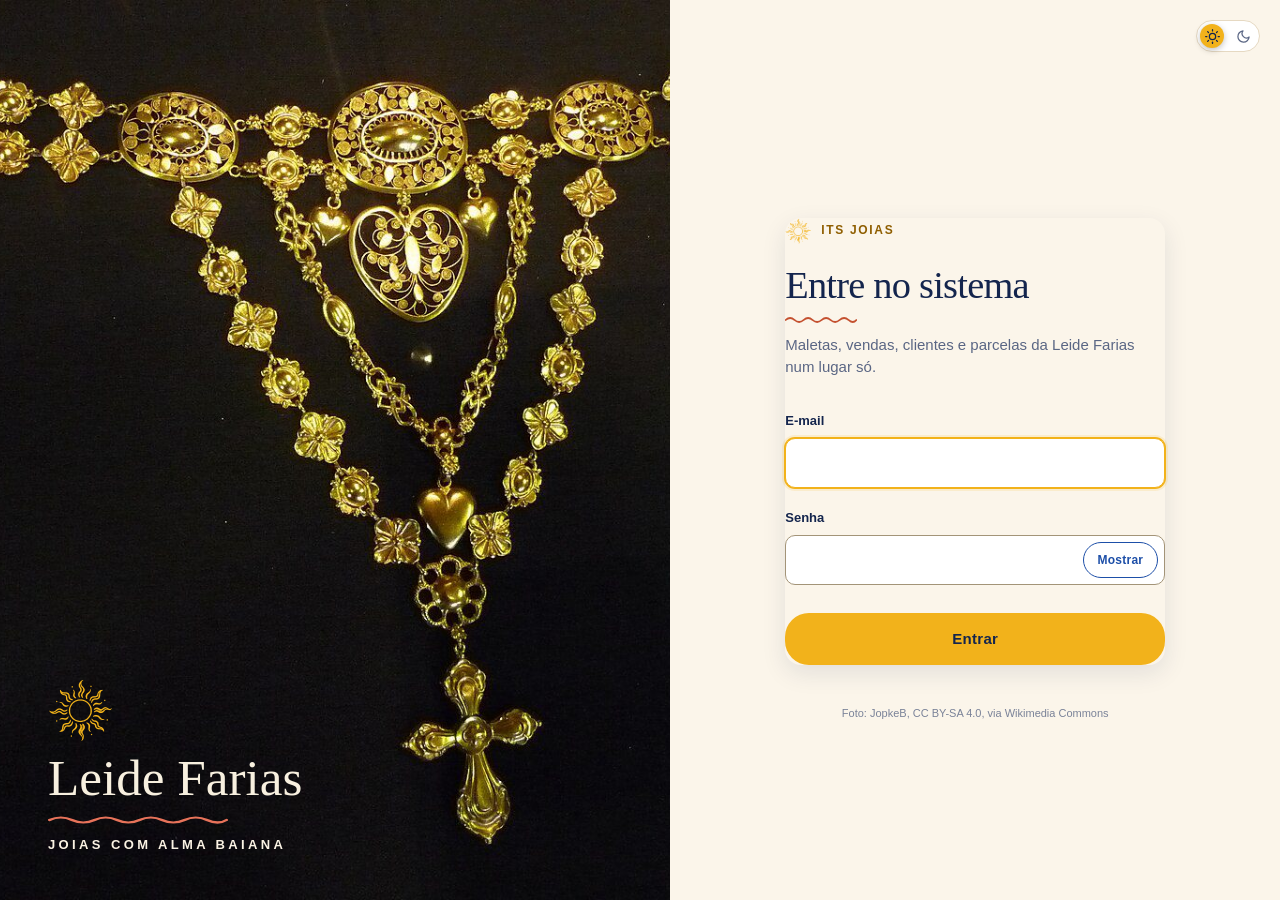
==== commit 7950b32a: "style: título Its Joias no cabeçalho e as fontes do site publicado (Georgia e Arial) Sai a carga das" ====
--- a/frontend/clientes.html
+++ b/frontend/clientes.html
@@ -6,9 +6,6 @@
     <title>Clientes | Organização Its Joias</title>
     <meta name="theme-color" content="#0E1F45">
     <script src="js/tema.js"></script>
-    <link rel="preconnect" href="https://fonts.googleapis.com">
-    <link rel="preconnect" href="https://fonts.gstatic.com" crossorigin>
-    <link href="https://fonts.googleapis.com/css2?family=Fraunces:opsz,wght@9..144,400;9..144,500&family=Figtree:wght@400;500;600;700&family=Great+Vibes&display=swap" rel="stylesheet">
     <link rel="stylesheet" href="css/style.css">
     <link rel="stylesheet" href="css/visual.css">
     <link rel="stylesheet" href="css/identidade.css">
@@ -16,13 +13,14 @@
 <body>
     <header>
         <div class="topo">
-            <h1 class="marca" translate="no"><span class="marca-selo" aria-hidden="true"></span><span class="marca-nome">Leide Farias</span><span class="marca-lema">Joias com alma baiana</span></h1>
+            <h1 class="marca" translate="no"><span class="marca-selo" aria-hidden="true"></span><span class="marca-nome">Its Joias</span><span class="marca-lema">Leide Farias · joias com alma baiana</span></h1>
             <div class="usuario-topo" id="usuario-topo"></div>
         </div>
         <nav aria-label="Menu principal">
             <ul>
                 <li><a href="index.html">Visualização geral</a></li>
                 <li><a href="vendas.html">Nova venda</a></li>
+                <li><a href="historico-vendas.html">Vendas</a></li>
                 <li><a href="clientes.html" aria-current="page">Clientes</a></li>
                 <li><a href="maletas.html">Maletas</a></li>
                 <li><a href="produtos.html">Produtos</a></li>
@@ -98,46 +96,6 @@
         </dialog>
 
         <!-- perfil da cliente: dados, totais e histórico de vendas -->
-        <dialog id="receber" class="modal" aria-labelledby="receber-titulo">
-            <div class="modal-cabecalho">
-                <div>
-                    <h3 id="receber-titulo">Receber pagamento</h3>
-                    <span class="texto-suave" id="receber-saldo"></span>
-                </div>
-                <button type="button" class="botao-fechar" data-fechar-modal aria-label="Fechar">✕</button>
-            </div>
-            <div class="modal-corpo">
-                <div id="receber-mensagem" class="mensagem mensagem--erro" role="alert" hidden></div>
-                <form id="form-receber" novalidate>
-                    <div class="form-grade">
-                        <div class="campo">
-                            <label for="receber-valor">Valor recebido</label>
-                            <input type="text" id="receber-valor" name="valor" inputmode="decimal" autocomplete="off" required>
-                            <span class="dica">Abate da parcela que vence primeiro.</span>
-                        </div>
-                        <div class="campo">
-                            <label for="receber-forma">Forma de pagamento</label>
-                            <select id="receber-forma" name="forma">
-                                <option value="PIX">Pix</option>
-                                <option value="DINHEIRO">Dinheiro</option>
-                                <option value="CARTAO">Cartão</option>
-                                <option value="TRANSFERENCIA">Transferência</option>
-                                <option value="OUTRO">Outro</option>
-                            </select>
-                        </div>
-                        <div class="campo">
-                            <label for="receber-data">Dia do pagamento</label>
-                            <input type="date" id="receber-data" name="data">
-                        </div>
-                    </div>
-                    <div class="acoes">
-                        <button type="submit" id="receber-confirmar">Registrar pagamento</button>
-                        <button type="button" class="botao-secundario" id="receber-quitar">Quitar tudo</button>
-                    </div>
-                </form>
-            </div>
-        </dialog>
-
         <dialog id="perfil" class="modal modal-largo" aria-labelledby="perfil-nome">
             <div class="modal-cabecalho">
                 <div>
@@ -187,6 +145,7 @@
     <script src="js/ui.js"></script>
     <script src="js/sessao.js"></script>
     <script src="js/mascaras.js"></script>
+    <script src="js/venda-detalhe.js"></script>
     <script src="js/clientes.js"></script>
 </body>
 </html>
--- a/frontend/css/visual.css
+++ b/frontend/css/visual.css
@@ -1,13 +1,13 @@
 /* =====================================================================
    Visual novo das telas internas (carregado depois de style.css).
-   Mesma linguagem do login: Fraunces nos títulos, Figtree no texto,
+   Mesma linguagem do login, com as fontes do site publicado: Georgia nos títulos, Arial no texto,
    cabeçalho com a marca, campos e botões maiores e com resposta ao toque.
    Só muda a aparência: nenhuma classe usada pelos scripts foi trocada.
    ===================================================================== */
 
 :root {
-    --fonte-titulo: "Fraunces", Georgia, "Times New Roman", serif;
-    --fonte-texto: "Figtree", Arial, Helvetica, sans-serif;
+    --fonte-titulo: Georgia, "Times New Roman", serif;
+    --fonte-texto: Arial, Helvetica, sans-serif;
     --curva: cubic-bezier(0.2, 0.8, 0.2, 1);
 }
 
@@ -374,3 +374,16 @@
         transform: none;
     }
 }
+
+/* --- cartão de venda: as etiquetas das peças na aba Vendas ----------- */
+.venda-cartao-etiquetas {
+    flex-basis: 100%;
+    color: var(--texto-suave);
+    font-size: 12px;
+    font-variant-numeric: tabular-nums;
+    overflow-wrap: anywhere;
+}
+
+.venda-cartao-titulo .chip {
+    margin-top: 0;
+}
--- a/frontend/css/identidade.css
+++ b/frontend/css/identidade.css
@@ -14,7 +14,6 @@
     --casario-verde: #2E9E6A;
     --casario-terracota: #D9692F;
     --casario-celeste: #4FA3D9;
-    --fonte-cursiva: "Great Vibes", "Brush Script MT", cursive;
 
     /* ---- tema escuro (padrão): azul colonial ---- */
     --fundo: #0E1F45;
@@ -107,7 +106,7 @@
     mask: url("../img/onda.svg") center / 100% 100% no-repeat;
 }
 
-/* --- a marca no cabeçalho: o sol, o nome cursivo e o lema -------------- */
+/* --- a marca no cabeçalho: o sol do logo (img/sol.png, recortado do logo), o nome e o lema --- */
 .marca-selo,
 .login-selo,
 .login-marca-sol {
@@ -116,8 +115,30 @@
     border-radius: 0;
     background: var(--dourado);
     box-shadow: none;
-    -webkit-mask: url("../img/sol.svg") center / contain no-repeat;
-    mask: url("../img/sol.svg") center / contain no-repeat;
+    -webkit-mask: url("../img/sol.png") center / contain no-repeat;
+    mask: url("../img/sol.png") center / contain no-repeat;
+}
+
+/* o sol gira devagar, uma volta a cada 40 segundos, sempre: a Leide pediu que ele gire mesmo
+   com "menos animações" ligado no sistema (é um giro lento, sem piscar nem mudar de lugar) */
+.marca-selo,
+.login-selo,
+.login-marca-sol {
+    animation: sol-girar 40s linear infinite;
+}
+
+@keyframes sol-girar {
+    to { transform: rotate(360deg); }
+}
+
+/* style.css encurta todas as animações quando o sistema pede menos movimento; o sol fica de fora */
+@media (prefers-reduced-motion: reduce) {
+    .marca-selo,
+    .login-selo,
+    .login-marca-sol {
+        animation-duration: 40s !important;
+        animation-iteration-count: infinite !important;
+    }
 }
 
 header h1.marca {
@@ -131,10 +152,10 @@
 }
 
 header .marca-nome {
-    font-family: var(--fonte-cursiva);
-    font-size: 36px;
+    font-family: var(--fonte-titulo);
+    font-size: 28px;
     font-weight: 400;
-    line-height: 0.95;
+    line-height: 1.05;
     letter-spacing: 0;
 }
 
@@ -171,9 +192,9 @@
 }
 
 .login-marca-nome {
-    font-family: var(--fonte-cursiva);
-    font-size: clamp(54px, 5.4vw, 80px);
-    line-height: 0.9;
+    font-family: var(--fonte-titulo);
+    font-size: clamp(40px, 4vw, 58px);
+    line-height: 1;
     letter-spacing: 0;
 }
 
@@ -226,7 +247,7 @@
     }
 
     header .marca-nome {
-        font-size: 30px;
+        font-size: 24px;
     }
 
     header .marca-lema {
@@ -239,7 +260,7 @@
     }
 
     .login-marca-nome {
-        font-size: 46px;
+        font-size: 36px;
     }
 
     .login-marca-onda {
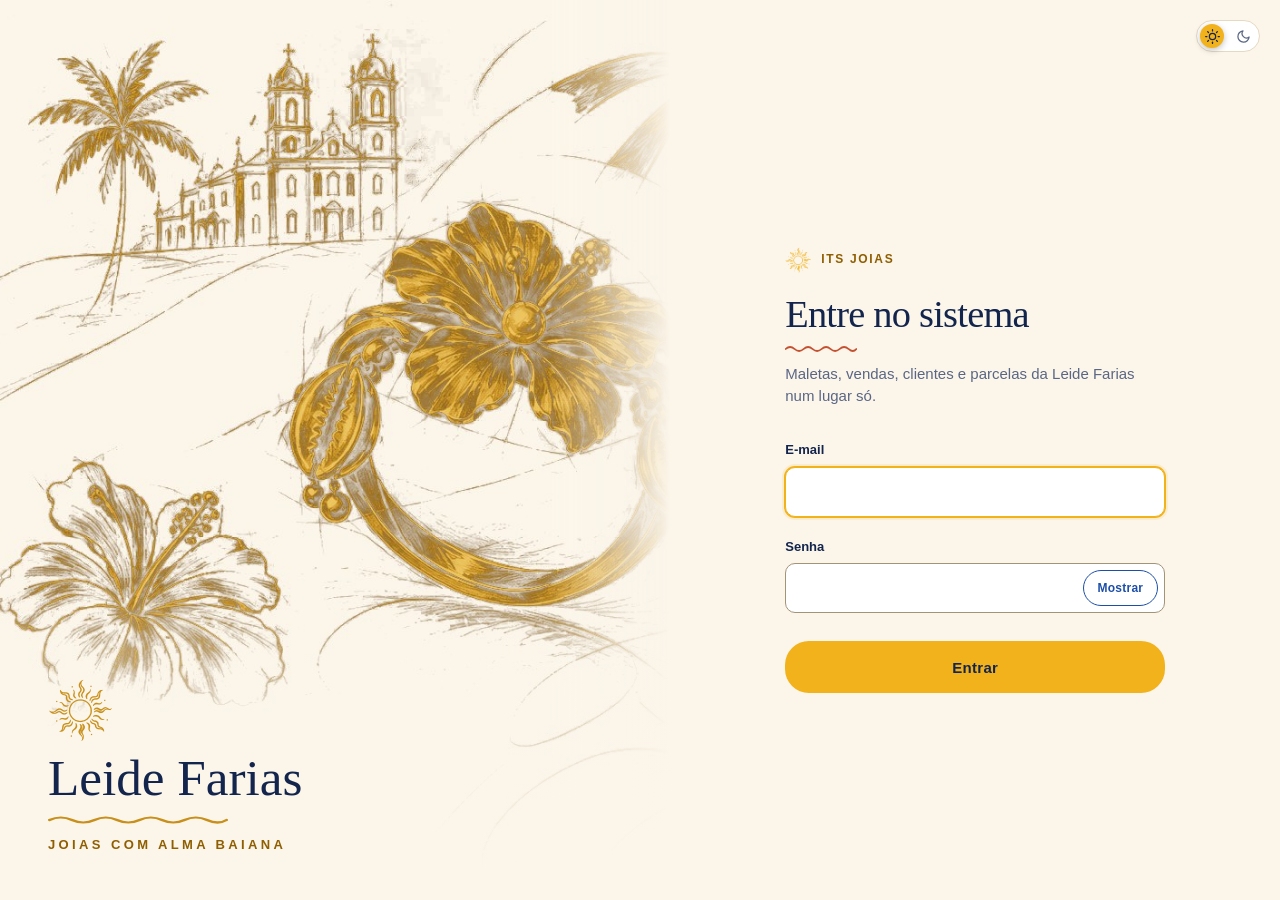
==== commit 609ec050: "style: visual de joalheria nas telas internas, com o menu em cima - enfeite em gravura dourada no ca" ====
--- a/frontend/clientes.html
+++ b/frontend/clientes.html
@@ -9,8 +9,10 @@
     <link rel="stylesheet" href="css/style.css">
     <link rel="stylesheet" href="css/visual.css">
     <link rel="stylesheet" href="css/identidade.css">
+    <link rel="stylesheet" href="css/joalheria.css">
+    <link rel="stylesheet" href="css/transicoes.css">
 </head>
-<body>
+<body class="pagina-clientes">
     <header>
         <div class="topo">
             <h1 class="marca" translate="no"><span class="marca-selo" aria-hidden="true"></span><span class="marca-nome">Its Joias</span><span class="marca-lema">Leide Farias · joias com alma baiana</span></h1>
@@ -33,6 +35,7 @@
             <h2>Clientes</h2>
             <button type="button" id="botao-nova">+ Nova cliente</button>
         </div>
+        <p class="subtitulo-pagina">Quem compra com a Leide, o que já comprou e o que falta pagar.</p>
 
         <dialog id="formulario" class="modal" aria-labelledby="titulo-form">
             <div class="modal-cabecalho">
--- a/frontend/css/visual.css
+++ b/frontend/css/visual.css
@@ -387,3 +387,123 @@
 .venda-cartao-titulo .chip {
     margin-top: 0;
 }
+
+/* =====================================================================
+   Respiro: as telas tinham pouco espaço nas laterais e entre os blocos.
+   O cabeçalho continua como está; só o conteúdo (main) ganha margem e folga.
+   ===================================================================== */
+main {
+    max-width: 1280px;
+    padding: 24px clamp(8px, 3.5vw, 48px) 56px;
+}
+
+main > p {
+    margin-bottom: 28px;
+}
+
+main > div,
+main > section {
+    margin-bottom: 28px;
+}
+
+table {
+    margin: 24px 0 36px;
+}
+
+th {
+    padding: 16px 20px;
+}
+
+td {
+    padding: 16px 20px;
+}
+
+/* cartões e blocos: mais espaço dentro e entre eles */
+.bloco,
+.cartao-form,
+.venda-passo {
+    padding: 24px 26px;
+}
+
+.cartao {
+    padding: 20px 22px;
+}
+
+.painel-cartoes {
+    gap: 18px;
+}
+
+.painel-blocos,
+body .painel-novo .painel-blocos {
+    gap: 24px;
+    margin-bottom: 28px;
+}
+
+body .painel-linha--abre {
+    gap: 24px;
+    margin-bottom: 28px;
+}
+
+body .fio,
+body .carne-corpo {
+    padding: 26px 28px;
+}
+
+.historico-vendas {
+    gap: 14px;
+}
+
+.venda-cartao-topo {
+    padding: 16px 20px;
+}
+
+.venda-cartao-corpo {
+    padding: 6px 20px 18px;
+}
+
+.parcela {
+    padding: 12px 0;
+}
+
+.form-grade {
+    gap: 20px 24px;
+}
+
+.barra-ferramentas {
+    margin-bottom: 16px;
+}
+
+.cabecalho-pagina {
+    margin-bottom: 8px;
+}
+
+@media (max-width: 768px) {
+    main {
+        padding: 20px 6px 40px;
+    }
+
+    main > div,
+    main > section {
+        margin-bottom: 22px;
+    }
+
+    .bloco,
+    .cartao-form,
+    .venda-passo,
+    body .fio,
+    body .carne-corpo {
+        padding: 20px;
+    }
+
+    body .painel-linha--abre,
+    .painel-blocos,
+    body .painel-novo .painel-blocos {
+        gap: 18px;
+        margin-bottom: 22px;
+    }
+
+    th,
+    td {
+        padding: 12px 14px;
+    }
+}
--- a/frontend/css/identidade.css
+++ b/frontend/css/identidade.css
@@ -16,10 +16,12 @@
     --casario-celeste: #4FA3D9;
 
     /* ---- tema escuro (padrão): azul colonial ---- */
-    --fundo: #0E1F45;
-    --superficie: #16295A;
-    --superficie-hover: #1D3369;
-    --superficie-elevada: #1A2E61;
+    /* noite: a página num azul bem escuro e o cabeçalho no azul colonial, um pouco mais claro que ela */
+    --cabecalho: #0E1F45;
+    --fundo: #0A1632;
+    --superficie: #12224A;
+    --superficie-hover: #182A57;
+    --superficie-elevada: #152650;
     --azul-menu: #2456B8;
     --dourado: #F4B41A;
     --dourado-hover: #E0A20C;
@@ -29,8 +31,8 @@
     --texto-forte: #FBF3E4;
     --texto: #DDE4F4;
     --texto-suave: #A9B6D6;
-    --borda: #2C4380;
-    --campo-borda: #6479AE;
+    --borda: #24386B;
+    --campo-borda: #5B70A6;
     --placeholder: #8695BD;
     --coral: #E8735A;
     --verde: #4FB98A;
@@ -55,6 +57,7 @@
 
 /* ---- tema claro: a cal dos casarões, o texto no azul do logo ---- */
 html[data-tema="claro"] {
+    --cabecalho: #FBF5EA;
     --fundo: #FBF5EA;
     --superficie: #FFFFFF;
     --superficie-hover: #F4EBDB;
@@ -212,13 +215,9 @@
     letter-spacing: 0.26em;
 }
 
-/* --- painel: o medalhão e o fio nas cores do casario ------------------ */
+/* --- painel: o fio nas cores do casario ------------------ */
 .painel-novo {
     --ouro-claro: #FFD66B;
-}
-
-.medalhao {
-    background: linear-gradient(160deg, #FFD66B, var(--dourado) 45%, #B37A06);
 }
 
 .fio-parte--receber {
@@ -267,3 +266,105 @@
         width: 130px;
     }
 }
+
+/* --- o cabeçalho tem a cor própria (no escuro, mais fundo que a página) --- */
+header {
+    background: var(--cabecalho);
+}
+
+/* --- login: a arte em gravura dourada sobre o azul da noite ------------------------
+   a arte e o formulário dividem o mesmo azul; a borda direita da arte se dissolve nele,
+   sem emenda. O nome fica em creme sobre o azul, como na imagem de referência. */
+.login-foto {
+    background: #0B1732;
+}
+
+.login-foto img {
+    object-position: 0% 50%;
+    -webkit-mask-image: linear-gradient(to right, #000 82%, transparent);
+    mask-image: linear-gradient(to right, #000 82%, transparent);
+}
+
+/* um véu azul embaixo, onde fica o nome */
+.login-foto::after {
+    position: absolute;
+    right: 0;
+    bottom: 0;
+    left: 0;
+    height: 34%;
+    background: linear-gradient(to bottom, rgba(11, 23, 50, 0), rgba(11, 23, 50, 0.85) 60%, #0B1732);
+    content: "";
+    pointer-events: none;
+}
+
+.login-marca {
+    z-index: 1;
+}
+
+.login-marca-nome {
+    color: #F8F0DF;
+}
+
+.login-marca-lema {
+    color: #F8F0DF;
+}
+
+.login-marca-onda {
+    background: #F4B41A;
+}
+
+/* no escuro o lado do formulário é o mesmo azul da arte */
+html:not([data-tema="claro"]) .login-lado {
+    background: #0B1732;
+}
+
+@media (max-width: 900px) {
+    .login-foto img {
+        object-position: 50% 40%;
+        -webkit-mask-image: none;
+        mask-image: none;
+    }
+
+    .login-foto::after {
+        height: 70%;
+    }
+}
+
+/* --- a arte segue o tema: azul no escuro, papel claro no claro ------------------- */
+.login-foto .arte-clara {
+    display: none;
+}
+
+html[data-tema="claro"] .login-foto .arte-escura {
+    display: none;
+}
+
+html[data-tema="claro"] .login-foto .arte-clara {
+    display: block;
+}
+
+html[data-tema="claro"] .login-foto {
+    background: #FBF5EA;
+}
+
+html[data-tema="claro"] .login-foto::after {
+    background: linear-gradient(to bottom, rgba(251, 245, 234, 0), rgba(251, 245, 234, 0.88) 60%, #FBF5EA);
+}
+
+html[data-tema="claro"] .login-marca-nome {
+    color: #14254D;
+}
+
+html[data-tema="claro"] .login-marca-lema {
+    color: #8F5E00;
+}
+
+html[data-tema="claro"] .login-marca-sol,
+html[data-tema="claro"] .login-marca-onda {
+    background: #C8901A;
+}
+
+/* no claro o formulário fica solto no papel, sem a sombra de cartão do style.css */
+html[data-tema="claro"] .corpo-login .cartao-login {
+    box-shadow: none;
+}
--- a/frontend/css/joalheria.css
+++ b/frontend/css/joalheria.css
@@ -0,0 +1,168 @@
+/* =====================================================================
+   Visual de joalheria nas telas internas (carregado depois de identidade.css):
+   - um enfeite em gravura dourada no canto de cada tela (hibisco, búzios, fita,
+     igreja do Bonfim), atrás do conteúdo, recortado da arte do login;
+   - a tela aberta no menu vira uma pílula dourada;
+   - cartões e tabelas com um fio dourado fino na borda; situação das vendas em pílula.
+   Não muda a estrutura das telas: só a aparência.
+   ===================================================================== */
+
+/* --- o enfeite de cada tela ------------------------------------------- */
+main {
+    position: relative;
+    isolation: isolate;
+}
+
+main::before {
+    position: absolute;
+    top: -6px;
+    right: 0;
+    z-index: -1;
+    width: min(360px, 38vw);
+    aspect-ratio: 1;
+    background: var(--enfeite, none) top right / contain no-repeat;
+    content: "";
+    opacity: 0.55;
+    pointer-events: none;
+    animation: enfeite-entrar 1.1s var(--transicao, ease) 0.1s backwards;
+}
+
+@keyframes enfeite-entrar {
+    from { opacity: 0; transform: translateY(-12px) rotate(-3deg); }
+}
+
+.pagina-painel { --enfeite: url("../img/enfeite-hibisco.webp"); }
+.pagina-nova-venda { --enfeite: url("../img/enfeite-buzio.webp"); }
+.pagina-vendas { --enfeite: url("../img/enfeite-fita.webp"); }
+.pagina-clientes { --enfeite: url("../img/enfeite-igreja.webp"); }
+.pagina-maletas { --enfeite: url("../img/enfeite-anel.webp"); }
+.pagina-produtos { --enfeite: url("../img/enfeite-buzio.webp"); }
+
+/* a fita e a igreja são largas: ocupam mais lado do que altura */
+.pagina-vendas main::before,
+.pagina-clientes main::before {
+    width: min(420px, 40vw);
+    aspect-ratio: 3 / 2;
+}
+
+/* no tema claro o dourado escurece um pouco, para aparecer no papel */
+html[data-tema="claro"] main::before {
+    opacity: 0.5;
+    filter: brightness(0.72) saturate(1.25);
+}
+
+@media (max-width: 768px) {
+    main::before {
+        width: 46vw;
+        opacity: 0.35;
+    }
+}
+
+/* o conteúdo fica na frente do enfeite */
+main > * {
+    position: relative;
+}
+
+/* --- subtítulo de cada tela -------------------------------------------- */
+.subtitulo-pagina {
+    margin: -6px 0 26px;
+    color: var(--texto-suave);
+    font-size: 15px;
+}
+
+/* --- menu: a tela aberta é uma pílula dourada --------------------------- */
+nav a[aria-current="page"],
+html[data-tema="claro"] nav a[aria-current="page"] {
+    margin-bottom: 8px;
+    border-radius: 999px;
+    background: var(--dourado);
+    color: var(--sobre-dourado);
+    box-shadow: 0 6px 18px rgba(244, 180, 26, 0.22);
+}
+
+nav a[aria-current="page"]::after {
+    display: none;
+}
+
+nav a[aria-current="page"]:hover {
+    background: var(--dourado-hover);
+    color: var(--sobre-dourado);
+}
+
+nav a {
+    border-radius: 999px;
+}
+
+/* --- cartões e tabelas: o fio dourado fino ------------------------------ */
+html:not([data-tema="claro"]) :is(.bloco, .cartao, .fio, .carne-corpo, .venda-cartao, .cartao-form,
+    .venda-passo, table, .gaveta-venda) {
+    border-color: rgba(231, 190, 90, 0.2);
+}
+
+html:not([data-tema="claro"]) th {
+    color: #CDB27A;
+}
+
+/* --- situação da venda em pílula --------------------------------------- */
+.etiqueta-finalizada {
+    background: var(--sucesso-fundo);
+}
+
+.etiqueta-cancelada {
+    background: var(--perigo-fundo);
+}
+
+/* --- tabela do gráfico: o mês abre os dias --------------------------------- */
+.grafico-abrir-linha {
+    display: inline-flex;
+    align-items: center;
+    gap: 4px;
+    min-height: 32px;
+    margin: 0;
+    padding: 2px 10px 2px 4px;
+    border: 0;
+    border-radius: 8px;
+    background: none;
+    color: var(--texto-forte);
+    font: inherit;
+    font-weight: 700;
+    letter-spacing: 0;
+    cursor: pointer;
+}
+
+.grafico-abrir-linha:hover {
+    background: var(--superficie-hover);
+    color: var(--destaque);
+    transform: none;
+}
+
+.grafico-seta {
+    display: inline-block;
+    color: var(--destaque);
+    transition: transform 0.2s var(--transicao, ease);
+}
+
+.grafico-abrir-linha[aria-expanded="true"] .grafico-seta {
+    transform: rotate(90deg);
+}
+
+.grafico-linha-detalhe td {
+    padding-top: 7px;
+    padding-bottom: 7px;
+    background: var(--destaque-fundo);
+    color: var(--texto);
+    font-size: 12px;
+}
+
+.grafico-linha-detalhe td:first-child {
+    padding-left: 34px;
+}
+
+.grafico-linha-vazia td {
+    color: var(--texto-suave);
+    opacity: 0.7;
+}
+
+.grafico-linha-detalhe:not([hidden]) {
+    animation: aparecer 0.25s ease backwards;
+}
--- a/frontend/css/transicoes.css
+++ b/frontend/css/transicoes.css
@@ -0,0 +1,294 @@
+/* =====================================================================
+   Transições do sistema (carregado por último em todas as telas).
+   - trocar claro/escuro: o tema novo se abre num círculo a partir do botão
+     (View Transitions; sem ela, as cores mudam devagar);
+   - a página entra subindo de leve; o que carrega depois (painel, listas,
+     tabelas) aparece em sequência;
+   - cartões respondem ao mouse; o detalhe de uma venda e a maleta abrem deslizando.
+   Só mexe em opacidade, transform e cores. Vale também com "menos animações"
+   ligado no sistema: a Leide pediu as transições (são curtas e sem piscar).
+   ===================================================================== */
+
+:root {
+    --transicao: cubic-bezier(0.2, 0.8, 0.2, 1);
+}
+
+/* --- trocar entre claro e escuro ---------------------------------------- */
+::view-transition-old(root),
+::view-transition-new(root) {
+    animation: none;
+    mix-blend-mode: normal;
+}
+
+::view-transition-new(root) {
+    z-index: 2;
+}
+
+/* sem View Transitions: as cores de tudo passam devagar de um tema para o outro */
+html.trocando-tema *,
+html.trocando-tema *::before,
+html.trocando-tema *::after {
+    transition: background-color 0.45s ease, color 0.45s ease, border-color 0.45s ease,
+        box-shadow 0.45s ease, fill 0.45s ease, stroke 0.45s ease !important;
+}
+
+/* --- a página entra --------------------------------------------------- */
+main {
+    animation: pagina-entrar 0.5s var(--transicao) backwards;
+}
+
+@keyframes pagina-entrar {
+    from { opacity: 0; transform: translateY(12px); }
+}
+
+@keyframes subir-suave {
+    from { opacity: 0; transform: translateY(10px); }
+}
+
+@keyframes aparecer {
+    from { opacity: 0; }
+}
+
+/* o que chega do servidor aparece em sequência, não tudo de uma vez */
+#painel-conteudo:not([hidden]) > * {
+    animation: subir-suave 0.5s var(--transicao) backwards;
+}
+
+#painel-conteudo:not([hidden]) > :nth-child(2) { animation-delay: 70ms; }
+#painel-conteudo:not([hidden]) > :nth-child(3) { animation-delay: 140ms; }
+#painel-conteudo:not([hidden]) > :nth-child(4) { animation-delay: 210ms; }
+#painel-conteudo:not([hidden]) > :nth-child(n+5) { animation-delay: 280ms; }
+
+table:not([hidden]) tbody tr,
+.historico-vendas > li,
+.lista-pecas-maleta > li,
+.bloco-lista > li,
+.maletas > li {
+    animation: subir-suave 0.4s var(--transicao) backwards;
+}
+
+table:not([hidden]) tbody tr:nth-child(2),
+.historico-vendas > li:nth-child(2),
+.lista-pecas-maleta > li:nth-child(2),
+.bloco-lista > li:nth-child(2),
+.maletas > li:nth-child(2) { animation-delay: 40ms; }
+
+table:not([hidden]) tbody tr:nth-child(3),
+.historico-vendas > li:nth-child(3),
+.lista-pecas-maleta > li:nth-child(3),
+.bloco-lista > li:nth-child(3),
+.maletas > li:nth-child(3) { animation-delay: 80ms; }
+
+table:not([hidden]) tbody tr:nth-child(4),
+.historico-vendas > li:nth-child(4),
+.lista-pecas-maleta > li:nth-child(4),
+.bloco-lista > li:nth-child(4) { animation-delay: 120ms; }
+
+table:not([hidden]) tbody tr:nth-child(5),
+.historico-vendas > li:nth-child(5),
+.lista-pecas-maleta > li:nth-child(5),
+.bloco-lista > li:nth-child(5) { animation-delay: 160ms; }
+
+table:not([hidden]) tbody tr:nth-child(n+6),
+.historico-vendas > li:nth-child(n+6),
+.lista-pecas-maleta > li:nth-child(n+6) { animation-delay: 200ms; }
+
+.vazio,
+.carregando-texto,
+.maleta-aberta:not([hidden]),
+.gaveta-resumo {
+    animation: aparecer 0.35s ease backwards;
+}
+
+/* --- o carnê abre em ordem, da esquerda para a direita ------------------- */
+/* rápido: 1º o canhoto amarelo chega inteiro da esquerda, sem mostrar o texto até parar;
+   2º o texto aparece e a parte azul sai de trás dele para a direita
+   (no celular, onde o canhoto fica em cima, ela desce de trás dele) */
+#painel-conteudo:not([hidden]) .carne {
+    overflow: clip;
+}
+
+#painel-conteudo:not([hidden]) .carne-canhoto {
+    z-index: 2;
+    animation: canhoto-chegar 0.35s var(--transicao) 0.1s backwards;
+}
+
+#painel-conteudo:not([hidden]) .carne-canhoto > * {
+    animation: aparecer 0.2s ease 0.45s backwards;
+}
+
+@keyframes canhoto-chegar {
+    from { transform: translateX(-100%); }
+}
+
+#painel-conteudo:not([hidden]) .carne-corpo {
+    position: relative;
+    z-index: 1;
+    animation: carne-sair-lado 0.45s var(--transicao) 0.45s backwards;
+}
+
+@keyframes carne-sair-lado {
+    from { transform: translateX(-100%); }
+}
+
+@keyframes carne-sair-baixo {
+    from { transform: translateY(-100%); }
+}
+
+@media (max-width: 768px) {
+    #painel-conteudo:not([hidden]) .carne-corpo {
+        animation-name: carne-sair-baixo;
+    }
+}
+
+/* --- abrir e fechar ---------------------------------------------------- */
+.venda-cartao-corpo:not([hidden]) {
+    animation: abrir-detalhe 0.35s var(--transicao) backwards;
+}
+
+@keyframes abrir-detalhe {
+    from { opacity: 0; transform: translateY(-6px); }
+}
+
+.venda-cartao-topo .venda-cartao-valores,
+.venda-cartao-topo .venda-cartao-titulo {
+    transition: transform 0.25s var(--transicao);
+}
+
+.venda-cartao-topo:hover .venda-cartao-titulo {
+    transform: translateX(3px);
+}
+
+/* --- cartões respondem ao mouse ---------------------------------------- */
+.venda-cartao,
+.cartao,
+.fio,
+.carne,
+.bloco,
+.cartao-form,
+.venda-passo,
+.formas-venda label {
+    transition: transform 0.3s var(--transicao), box-shadow 0.3s ease, border-color 0.25s ease,
+        background-color 0.3s ease;
+}
+
+.venda-cartao:hover,
+.cartao:hover,
+.formas-venda label:hover {
+    transform: translateY(-2px);
+    box-shadow: var(--sombra-leve);
+}
+
+.fio:hover,
+.carne:hover,
+.bloco:hover {
+    box-shadow: var(--sombra-leve);
+}
+
+.venda-cartao:has(.venda-cartao-corpo:not([hidden])) {
+    transform: none;
+}
+
+/* linhas de lista e de tabela acendem devagar */
+.parcela,
+.lista-pecas-maleta li,
+.gaveta-pecas li,
+.venda-lista li {
+    transition: background-color 0.25s ease;
+}
+
+.lista-pecas-maleta li:hover,
+.parcela:hover {
+    background-color: var(--superficie-hover);
+}
+
+/* os traços do fio e as barras das maletas crescem ao aparecer */
+.barra-parte {
+    transform-origin: left center;
+    animation: crescer 0.8s var(--transicao) backwards;
+}
+
+@keyframes crescer {
+    from { transform: scaleX(0); }
+}
+
+/* o botão do tema: a bolinha já desliza; o ícone gira ao trocar */
+.botao-tema-sol,
+.botao-tema-lua {
+    transition: color 0.25s ease, transform 0.45s var(--transicao);
+}
+
+.botao-tema[aria-checked="true"] .botao-tema-lua,
+.botao-tema[aria-checked="false"] .botao-tema-sol {
+    transform: rotate(360deg);
+}
+
+/* --- valem mesmo com "menos animações" ligado no sistema ----------------- */
+/* style.css corta todas as transições nesse caso; aqui elas voltam para o que foi pedido acima. */
+@media (prefers-reduced-motion: reduce) {
+    main,
+    #painel-conteudo:not([hidden]) > *,
+    table:not([hidden]) tbody tr,
+    .historico-vendas > li,
+    .lista-pecas-maleta > li,
+    .bloco-lista > li,
+    .maletas > li,
+    .venda-cartao-corpo:not([hidden]),
+    #painel-conteudo:not([hidden]) .carne-corpo,
+    .barra-parte,
+    .vazio,
+    .carregando-texto,
+    .maleta-aberta:not([hidden]),
+    .gaveta-resumo,
+    .fio-parte,
+    .cartao-login > *,
+    .login-foto img,
+    .abertura-texto > *,
+    .gaveta-venda,
+    dialog.janela[open],
+    dialog.modal[open],
+    .notificacao,
+    .mensagem {
+        animation-duration: 0.45s !important;
+        animation-iteration-count: 1 !important;
+    }
+
+    a,
+    button,
+    input,
+    select,
+    textarea,
+    nav a::after,
+    .venda-cartao,
+    .cartao,
+    .fio,
+    .carne,
+    .bloco,
+    .cartao-form,
+    .venda-passo,
+    .formas-venda label,
+    .parcela,
+    .lista-pecas-maleta li,
+    .venda-cartao-titulo,
+    .botao-tema-sol,
+    .botao-tema-lua,
+    .botao-tema-bolinha,
+    tbody tr {
+        transition-duration: 0.3s !important;
+    }
+}
+
+/* o carnê abre no tempo dele (0,35 s + 0,45 s), também com "menos animações" */
+@media (prefers-reduced-motion: reduce) {
+    #painel-conteudo:not([hidden]) .carne-canhoto {
+        animation-duration: 0.35s !important;
+    }
+
+    #painel-conteudo:not([hidden]) .carne-canhoto > * {
+        animation-duration: 0.2s !important;
+    }
+
+    #painel-conteudo:not([hidden]) .carne-corpo {
+        animation-duration: 0.45s !important;
+    }
+}
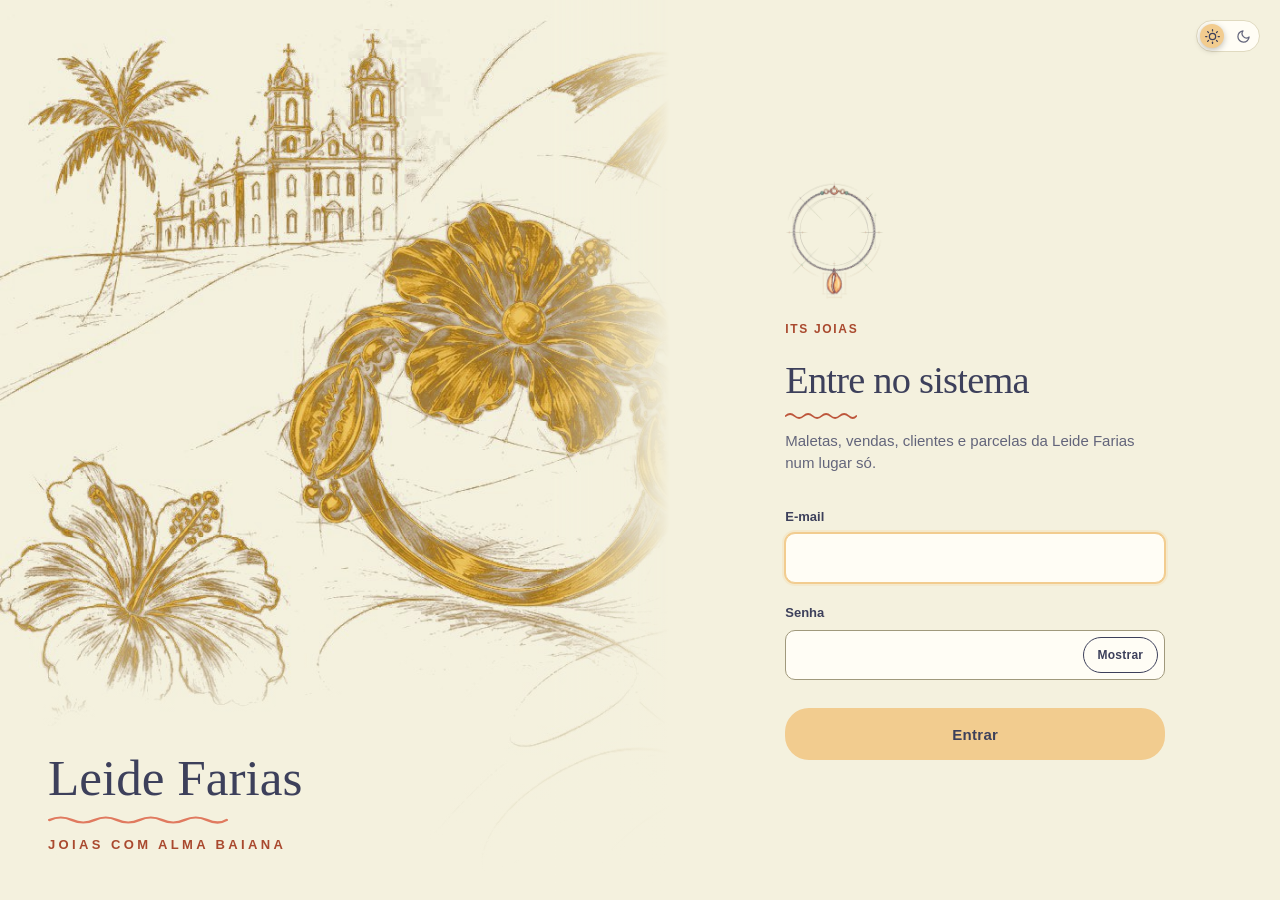
==== commit 7b35905c: "feat: nova paleta (Eggshell, Burnt Peach, Twilight Indigo, Muted Teal, Apricot Cream) e logo da puls" ====
--- a/frontend/clientes.html
+++ b/frontend/clientes.html
@@ -4,7 +4,7 @@
     <meta charset="UTF-8">
     <meta name="viewport" content="width=device-width, initial-scale=1.0">
     <title>Clientes | Organização Its Joias</title>
-    <meta name="theme-color" content="#0E1F45">
+    <meta name="theme-color" content="#3D405B">
     <script src="js/tema.js"></script>
     <link rel="stylesheet" href="css/style.css">
     <link rel="stylesheet" href="css/visual.css">
--- a/frontend/css/identidade.css
+++ b/frontend/css/identidade.css
@@ -1,100 +1,108 @@
 /* =====================================================================
-   Identidade Leide Farias: o logo (sol de raios ondulados, o nome em letra
-   cursiva, a onda e "joias com alma baiana") nas cores do Pelourinho.
-   Escuro: o azul colonial das noites no Pelô. Claro: a cal dos casarões.
-   Os destaques são as fachadas: amarelo, azul, rosa, verde e terracota.
-   Carregado por último em todas as telas: só troca cores e a marca.
+   Identidade Leide Farias: a pulseira com búzio e a paleta da marca.
+   Eggshell #F4F1DE, Burnt Peach #E07A5F, Twilight Indigo #3D405B,
+   Muted Teal #81B29A e Apricot Cream #F2CC8F.
+   Escuro: a noite em índigo, com o damasco e o pêssego acesos.
+   Claro: o papel casca de ovo, com o texto em índigo.
+   Carregado depois de style.css em todas as telas: só troca cores e a marca.
    ===================================================================== */
 
 :root {
-    /* as fachadas do casario, para os detalhes */
-    --casario-azul: #2456B8;
-    --casario-amarelo: #F2B21B;
-    --casario-rosa: #E0457B;
-    --casario-verde: #2E9E6A;
-    --casario-terracota: #D9692F;
-    --casario-celeste: #4FA3D9;
-
-    /* ---- tema escuro (padrão): azul colonial ---- */
-    /* noite: a página num azul bem escuro e o cabeçalho no azul colonial, um pouco mais claro que ela */
-    --cabecalho: #0E1F45;
-    --fundo: #0A1632;
-    --superficie: #12224A;
-    --superficie-hover: #182A57;
-    --superficie-elevada: #152650;
-    --azul-menu: #2456B8;
-    --dourado: #F4B41A;
-    --dourado-hover: #E0A20C;
-    --sobre-dourado: #10224A;
-    --destaque: #F7C443;
-    --creme: #FBF3E4;
-    --texto-forte: #FBF3E4;
-    --texto: #DDE4F4;
-    --texto-suave: #A9B6D6;
-    --borda: #24386B;
-    --campo-borda: #5B70A6;
-    --placeholder: #8695BD;
-    --coral: #E8735A;
-    --verde: #4FB98A;
-    --sucesso-texto: #5CC79A;
-    --rosa: #EE6F9C;
-    --vermelho: #F0716B;
-    --perigo-texto: #F48A84;
-    --sobre-vermelho: #10224A;
-    --info: #7FA8F0;
-    --perigo-fundo: rgba(240, 113, 107, 0.14);
-    --perigo-fundo-suave: rgba(240, 113, 107, 0.07);
-    --sucesso-fundo: rgba(79, 185, 138, 0.13);
-    --destaque-fundo: rgba(244, 180, 26, 0.10);
-    --alerta-fundo: rgba(244, 180, 26, 0.14);
-    --info-fundo: rgba(127, 168, 240, 0.14);
-    --fundo-modal: rgba(5, 12, 30, 0.7);
-
-    --barra-vendidas: #F4B41A;
-    --barra-disponiveis: #5E8FE6;
-    --barra-perdidas: #EE6F9C;
-}
-
-/* ---- tema claro: a cal dos casarões, o texto no azul do logo ---- */
+    /* a paleta da marca */
+    --eggshell: #F4F1DE;
+    --burnt-peach: #E07A5F;
+    --twilight-indigo: #3D405B;
+    --muted-teal: #81B29A;
+    --apricot-cream: #F2CC8F;
+
+    /* nomes antigos dos detalhes, agora na paleta */
+    --casario-azul: #3D405B;
+    --casario-amarelo: #F2CC8F;
+    --casario-rosa: #E07A5F;
+    --casario-verde: #81B29A;
+    --casario-terracota: #E07A5F;
+    --casario-celeste: #81B29A;
+
+    /* ---- tema escuro (padrão): índigo ---- */
+    /* a página num índigo mais fundo e o cabeçalho no Twilight Indigo da paleta */
+    --cabecalho: #3D405B;
+    --fundo: #2A2D42;
+    --superficie: #33364F;
+    --superficie-hover: #3D405B;
+    --superficie-elevada: #383B55;
+    --azul-menu: #81B29A;
+    --dourado: #F2CC8F;
+    --dourado-hover: #EAB971;
+    --sobre-dourado: #2A2D42;
+    --destaque: #F2CC8F;
+    --creme: #F4F1DE;
+    --texto-forte: #F4F1DE;
+    --texto: #E3E0CC;
+    --texto-suave: #ADAFC4;
+    --borda: #4A4E6C;
+    --campo-borda: #7C80A0;
+    --placeholder: #9598B2;
+    --coral: #E07A5F;
+    --verde: #81B29A;
+    --sucesso-texto: #93C4AC;
+    --rosa: #E8907A;
+    --vermelho: #EA846B;
+    --perigo-texto: #F19D87;
+    --sobre-vermelho: #2A2D42;
+    --info: #A9B6E2;
+    --perigo-fundo: rgba(234, 132, 107, 0.15);
+    --perigo-fundo-suave: rgba(234, 132, 107, 0.07);
+    --sucesso-fundo: rgba(129, 178, 154, 0.15);
+    --destaque-fundo: rgba(242, 204, 143, 0.10);
+    --alerta-fundo: rgba(242, 204, 143, 0.15);
+    --info-fundo: rgba(169, 182, 226, 0.14);
+    --fundo-modal: rgba(20, 21, 33, 0.7);
+
+    --barra-vendidas: #F2CC8F;
+    --barra-disponiveis: #81B29A;
+    --barra-perdidas: #E07A5F;
+}
+
+/* ---- tema claro: o papel Eggshell, o texto em índigo ---- */
 html[data-tema="claro"] {
-    --cabecalho: #FBF5EA;
-    --fundo: #FBF5EA;
-    --superficie: #FFFFFF;
-    --superficie-hover: #F4EBDB;
+    --cabecalho: #F4F1DE;
+    --fundo: #F4F1DE;
+    --superficie: #FFFDF5;
+    --superficie-hover: #ECE7CE;
     --superficie-elevada: #FFFFFF;
-    --azul-menu: #1D4FA8;
-    --dourado: #F2B21B;
-    --dourado-hover: #DC9C0A;
-    --sobre-dourado: #14254D;
-    --destaque: #8F5E00;
-    --creme: #FBF5EA;
-    --texto-forte: #14254D;
-    --texto: #2B3A5E;
-    --texto-suave: #5A6684;
-    --borda: #E6D9C2;
-    --campo-borda: #A39478;
-    --placeholder: #6E7690;
-    --coral: #C4502F;
-    --verde: #24805A;
-    --sucesso-texto: #1D6B4B;
-    --rosa: #C2386C;
-    --vermelho: #C43D30;
-    --perigo-texto: #A52A1E;
+    --azul-menu: #3D405B;
+    --dourado: #F2CC8F;
+    --dourado-hover: #EBBA6C;
+    --sobre-dourado: #3D405B;
+    --destaque: #A9492E;
+    --creme: #F4F1DE;
+    --texto-forte: #3D405B;
+    --texto: #4A4D66;
+    --texto-suave: #63657B;
+    --borda: #E0DAC0;
+    --campo-borda: #A0997C;
+    --placeholder: #74768A;
+    --coral: #BD563B;
+    --verde: #4A866A;
+    --sucesso-texto: #36694F;
+    --rosa: #BD563B;
+    --vermelho: #B4432B;
+    --perigo-texto: #99361F;
     --sobre-vermelho: #FFFFFF;
-    --info: #2457A8;
-    --perigo-fundo: rgba(196, 61, 48, 0.10);
-    --perigo-fundo-suave: rgba(196, 61, 48, 0.05);
-    --sucesso-fundo: rgba(36, 128, 90, 0.10);
-    --destaque-fundo: rgba(242, 178, 27, 0.14);
-    --alerta-fundo: rgba(242, 178, 27, 0.18);
-    --info-fundo: rgba(36, 87, 168, 0.09);
-    --fundo-modal: rgba(20, 37, 77, 0.38);
-    --sombra: 0 22px 60px rgba(20, 37, 77, 0.18);
-    --sombra-leve: 0 8px 24px rgba(20, 37, 77, 0.10);
-
-    --barra-vendidas: #E0A20C;
-    --barra-disponiveis: #2456B8;
-    --barra-perdidas: #C2386C;
+    --info: #3D405B;
+    --perigo-fundo: rgba(180, 67, 43, 0.10);
+    --perigo-fundo-suave: rgba(180, 67, 43, 0.05);
+    --sucesso-fundo: rgba(74, 134, 106, 0.12);
+    --destaque-fundo: rgba(242, 204, 143, 0.22);
+    --alerta-fundo: rgba(242, 204, 143, 0.30);
+    --info-fundo: rgba(61, 64, 91, 0.07);
+    --fundo-modal: rgba(61, 64, 91, 0.4);
+    --sombra: 0 22px 60px rgba(61, 64, 91, 0.18);
+    --sombra-leve: 0 8px 24px rgba(61, 64, 91, 0.10);
+
+    --barra-vendidas: #3D405B;
+    --barra-disponiveis: #81B29A;
+    --barra-perdidas: #E07A5F;
 }
 
 /* --- a onda do logo no lugar do 〜〜〜 sob os títulos ----------------- */
@@ -109,39 +117,35 @@
     mask: url("../img/onda.svg") center / 100% 100% no-repeat;
 }
 
-/* --- a marca no cabeçalho: o sol do logo (img/sol.png, recortado do logo), o nome e o lema --- */
+/* --- a marca: a pulseira com búzio. No cabeçalho e ao lado de "Its Joias" vai o desenho
+   simplificado (img/pulseira-selo.svg), que aparece pequeno; sobre a arte do login, a pulseira inteira --- */
 .marca-selo,
-.login-selo,
-.login-marca-sol {
+.login-selo {
     display: inline-block;
     border: 0;
     border-radius: 0;
-    background: var(--dourado);
+    background: url("../img/pulseira-selo.svg") center / contain no-repeat;
     box-shadow: none;
-    -webkit-mask: url("../img/sol.png") center / contain no-repeat;
-    mask: url("../img/sol.png") center / contain no-repeat;
-}
-
-/* o sol gira devagar, uma volta a cada 40 segundos, sempre: a Leide pediu que ele gire mesmo
-   com "menos animações" ligado no sistema (é um giro lento, sem piscar nem mudar de lugar) */
-.marca-selo,
-.login-selo,
-.login-marca-sol {
-    animation: sol-girar 40s linear infinite;
-}
-
-@keyframes sol-girar {
-    to { transform: rotate(360deg); }
-}
-
-/* style.css encurta todas as animações quando o sistema pede menos movimento; o sol fica de fora */
-@media (prefers-reduced-motion: reduce) {
-    .marca-selo,
-    .login-selo,
-    .login-marca-sol {
-        animation-duration: 40s !important;
-        animation-iteration-count: infinite !important;
-    }
+    filter: drop-shadow(0 2px 4px rgba(0, 0, 0, 0.3));
+    -webkit-mask: none;
+    mask: none;
+}
+
+/* no claro, a corrente em índigo, que aparece no papel */
+html[data-tema="claro"] .marca-selo,
+html[data-tema="claro"] .login-selo {
+    background-image: url("../img/pulseira-selo-clara.svg");
+    filter: none;
+}
+
+/* a marca entra quando a tela carrega e cresce de leve no hover */
+.marca-selo {
+    animation: flor-abrir 0.7s var(--transicao, ease) backwards;
+    transition: transform 0.4s var(--transicao, ease);
+}
+
+header h1.marca:hover .marca-selo {
+    transform: scale(1.06);
 }
 
 header h1.marca {
@@ -150,8 +154,8 @@
 }
 
 .marca-selo {
-    width: 46px;
-    height: 46px;
+    width: 44px;
+    height: 44px;
 }
 
 header .marca-nome {
@@ -177,21 +181,38 @@
     background: var(--dourado);
 }
 
-/* --- login: a marca sobre a foto e o sol no lugar do selo ------------- */
+/* --- login: a marca sobre a arte e a pulseira no lugar do selo ------------ */
 .login-selo {
-    width: 26px;
-    height: 26px;
+    width: 32px;
+    height: 32px;
 }
 
 .login-marca {
     align-items: flex-start;
 }
 
-.login-marca-sol {
-    width: 64px;
-    height: 64px;
-    margin-bottom: 4px;
-    background: #F4B41A;
+/* no login, a pulseira com búzio desenhada (img/pulseira.webp), acima de "Its Joias" */
+.login-logo {
+    display: block;
+    width: clamp(96px, 8vw, 118px);
+    aspect-ratio: 420 / 494;
+    margin-bottom: 20px;
+    background: url("../img/pulseira.webp") left center / contain no-repeat;
+    filter: drop-shadow(0 6px 16px rgba(0, 0, 0, 0.4));
+    animation: logo-entrar 1.2s var(--transicao, ease) 0.15s backwards;
+}
+
+html[data-tema="claro"] .login-logo {
+    background-image: url("../img/pulseira-clara.webp");
+    filter: none;
+}
+
+@keyframes logo-entrar {
+    from { opacity: 0; transform: translateY(10px); }
+}
+
+@keyframes flor-abrir {
+    from { opacity: 0; transform: scale(0.85); }
 }
 
 .login-marca-nome {
@@ -253,9 +274,8 @@
         font-size: 9px;
     }
 
-    .login-marca-sol {
-        width: 44px;
-        height: 44px;
+    .login-logo {
+        width: 80px;
     }
 
     .login-marca-nome {
@@ -272,11 +292,11 @@
     background: var(--cabecalho);
 }
 
-/* --- login: a arte em gravura dourada sobre o azul da noite ------------------------
-   a arte e o formulário dividem o mesmo azul; a borda direita da arte se dissolve nele,
-   sem emenda. O nome fica em creme sobre o azul, como na imagem de referência. */
+/* --- login: a arte em gravura dourada sobre o índigo da noite ------------------------
+   a arte e o formulário dividem o mesmo índigo; a borda direita da arte se dissolve nele,
+   sem emenda. O nome fica em Eggshell sobre o índigo. */
 .login-foto {
-    background: #0B1732;
+    background: #282C40;
 }
 
 .login-foto img {
@@ -285,14 +305,14 @@
     mask-image: linear-gradient(to right, #000 82%, transparent);
 }
 
-/* um véu azul embaixo, onde fica o nome */
+/* um véu índigo embaixo, onde fica o nome */
 .login-foto::after {
     position: absolute;
     right: 0;
     bottom: 0;
     left: 0;
     height: 34%;
-    background: linear-gradient(to bottom, rgba(11, 23, 50, 0), rgba(11, 23, 50, 0.85) 60%, #0B1732);
+    background: linear-gradient(to bottom, rgba(40, 44, 64, 0), rgba(40, 44, 64, 0.85) 60%, #282C40);
     content: "";
     pointer-events: none;
 }
@@ -302,20 +322,20 @@
 }
 
 .login-marca-nome {
-    color: #F8F0DF;
+    color: #F4F1DE;
 }
 
 .login-marca-lema {
-    color: #F8F0DF;
+    color: #F2CC8F;
 }
 
 .login-marca-onda {
-    background: #F4B41A;
-}
-
-/* no escuro o lado do formulário é o mesmo azul da arte */
+    background: #E07A5F;
+}
+
+/* no escuro o lado do formulário é o mesmo índigo da arte */
 html:not([data-tema="claro"]) .login-lado {
-    background: #0B1732;
+    background: #282C40;
 }
 
 @media (max-width: 900px) {
@@ -330,7 +350,7 @@
     }
 }
 
-/* --- a arte segue o tema: azul no escuro, papel claro no claro ------------------- */
+/* --- a arte segue o tema: índigo no escuro, papel Eggshell no claro ------------------- */
 .login-foto .arte-clara {
     display: none;
 }
@@ -344,24 +364,23 @@
 }
 
 html[data-tema="claro"] .login-foto {
-    background: #FBF5EA;
+    background: #F4F1DE;
 }
 
 html[data-tema="claro"] .login-foto::after {
-    background: linear-gradient(to bottom, rgba(251, 245, 234, 0), rgba(251, 245, 234, 0.88) 60%, #FBF5EA);
+    background: linear-gradient(to bottom, rgba(244, 241, 222, 0), rgba(244, 241, 222, 0.88) 60%, #F4F1DE);
 }
 
 html[data-tema="claro"] .login-marca-nome {
-    color: #14254D;
+    color: #3D405B;
 }
 
 html[data-tema="claro"] .login-marca-lema {
-    color: #8F5E00;
-}
-
-html[data-tema="claro"] .login-marca-sol,
+    color: #A9492E;
+}
+
 html[data-tema="claro"] .login-marca-onda {
-    background: #C8901A;
+    background: #E07A5F;
 }
 
 /* no claro o formulário fica solto no papel, sem a sombra de cartão do style.css */
--- a/frontend/css/joalheria.css
+++ b/frontend/css/joalheria.css
@@ -77,7 +77,7 @@
     border-radius: 999px;
     background: var(--dourado);
     color: var(--sobre-dourado);
-    box-shadow: 0 6px 18px rgba(244, 180, 26, 0.22);
+    box-shadow: 0 6px 18px rgba(242, 204, 143, 0.22);
 }
 
 nav a[aria-current="page"]::after {
@@ -96,11 +96,11 @@
 /* --- cartões e tabelas: o fio dourado fino ------------------------------ */
 html:not([data-tema="claro"]) :is(.bloco, .cartao, .fio, .carne-corpo, .venda-cartao, .cartao-form,
     .venda-passo, table, .gaveta-venda) {
-    border-color: rgba(231, 190, 90, 0.2);
+    border-color: rgba(242, 204, 143, 0.18);
 }
 
 html:not([data-tema="claro"]) th {
-    color: #CDB27A;
+    color: #E2C08A;
 }
 
 /* --- situação da venda em pílula --------------------------------------- */
@@ -166,3 +166,26 @@
 .grafico-linha-detalhe:not([hidden]) {
     animation: aparecer 0.25s ease backwards;
 }
+
+/* --- maletas: o dia em que a maleta entrou no sistema, logo abaixo do nome --- */
+.maleta-importada {
+    margin-top: 3px;
+    color: var(--destaque);
+    font-size: 12px;
+    font-weight: 700;
+    white-space: nowrap;
+}
+
+/* a tabela das maletas tem muitas colunas: menos folga entre elas para caber na tela */
+#tabela :is(th, td) {
+    padding-right: 12px;
+    padding-left: 12px;
+}
+
+#tabela :is(th, td):first-child {
+    padding-left: 20px;
+}
+
+#tabela th {
+    white-space: normal;
+}
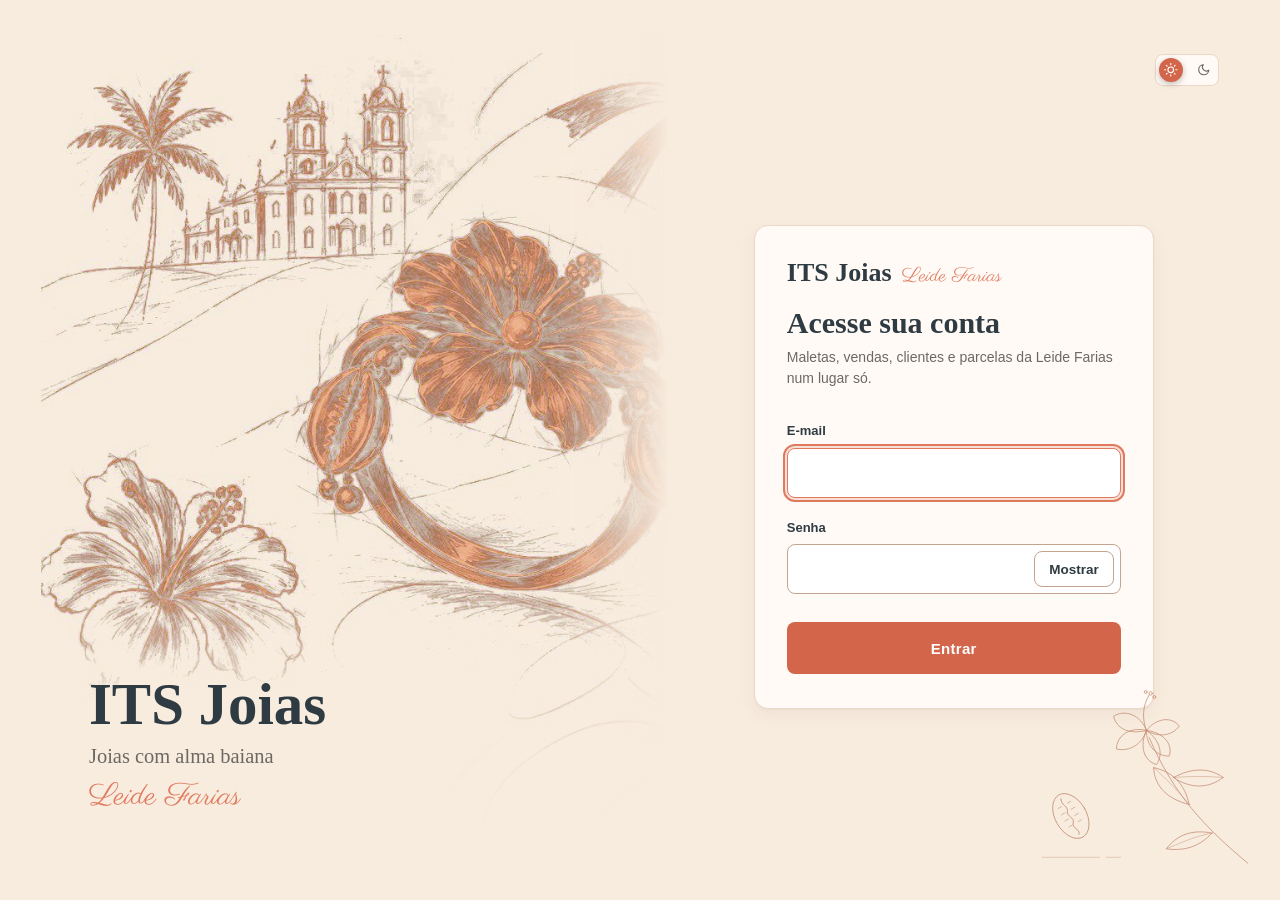
==== commit fff75476: "feat: front-end novo no estilo ateliê (menu lateral, papel pêssego e rascunhos de joias) - menu late" ====
--- a/frontend/clientes.html
+++ b/frontend/clientes.html
@@ -11,16 +11,17 @@
     <link rel="stylesheet" href="css/identidade.css">
     <link rel="stylesheet" href="css/joalheria.css">
     <link rel="stylesheet" href="css/transicoes.css">
+    <link rel="stylesheet" href="css/atelie.css">
 </head>
 <body class="pagina-clientes">
     <header>
         <div class="topo">
-            <h1 class="marca" translate="no"><span class="marca-selo" aria-hidden="true"></span><span class="marca-nome">Its Joias</span><span class="marca-lema">Leide Farias · joias com alma baiana</span></h1>
+            <h1 class="marca" translate="no"><span class="marca-selo" aria-hidden="true"></span><span class="marca-nome">ITS Joias</span><span class="marca-lema">Leide Farias</span></h1>
             <div class="usuario-topo" id="usuario-topo"></div>
         </div>
         <nav aria-label="Menu principal">
             <ul>
-                <li><a href="index.html">Visualização geral</a></li>
+                <li><a href="index.html">Painel</a></li>
                 <li><a href="vendas.html">Nova venda</a></li>
                 <li><a href="historico-vendas.html">Vendas</a></li>
                 <li><a href="clientes.html" aria-current="page">Clientes</a></li>
--- a/frontend/css/identidade.css
+++ b/frontend/css/identidade.css
@@ -1,8 +1,9 @@
 /* =====================================================================
    Identidade Leide Farias: a pulseira com búzio e a paleta da marca.
-   Eggshell #F4F1DE, Burnt Peach #E07A5F, Twilight Indigo #3D405B,
-   Muted Teal #81B29A e Apricot Cream #F2CC8F.
-   Escuro: a noite em índigo, com o damasco e o pêssego acesos.
+   Eggshell #F4F1DE, salmão #EAB69F, Burnt Peach #E07A5F, rosa-terra #8F5D5D,
+   Twilight Indigo #3D405B, verde-ardósia #5F797B e Muted Teal #81B29A. Sem amarelo:
+   o destaque é o salmão (só a gravura dourada da arte continua dourada).
+   Escuro: a noite em índigo, com o salmão aceso.
    Claro: o papel casca de ovo, com o texto em índigo.
    Carregado depois de style.css em todas as telas: só troca cores e a marca.
    ===================================================================== */
@@ -13,11 +14,13 @@
     --burnt-peach: #E07A5F;
     --twilight-indigo: #3D405B;
     --muted-teal: #81B29A;
-    --apricot-cream: #F2CC8F;
+    --salmao: #EAB69F;
+    --rosa-terra: #8F5D5D;
+    --verde-ardosia: #5F797B;
 
     /* nomes antigos dos detalhes, agora na paleta */
     --casario-azul: #3D405B;
-    --casario-amarelo: #F2CC8F;
+    --casario-amarelo: #EAB69F;
     --casario-rosa: #E07A5F;
     --casario-verde: #81B29A;
     --casario-terracota: #E07A5F;
@@ -31,10 +34,10 @@
     --superficie-hover: #3D405B;
     --superficie-elevada: #383B55;
     --azul-menu: #81B29A;
-    --dourado: #F2CC8F;
-    --dourado-hover: #EAB971;
-    --sobre-dourado: #2A2D42;
-    --destaque: #F2CC8F;
+    --dourado: #E07A5F;
+    --dourado-hover: #EA8E75;
+    --sobre-dourado: #232537;
+    --destaque: #EAB69F;
     --creme: #F4F1DE;
     --texto-forte: #F4F1DE;
     --texto: #E3E0CC;
@@ -45,7 +48,7 @@
     --coral: #E07A5F;
     --verde: #81B29A;
     --sucesso-texto: #93C4AC;
-    --rosa: #E8907A;
+    --rosa: #EAB69F;
     --vermelho: #EA846B;
     --perigo-texto: #F19D87;
     --sobre-vermelho: #2A2D42;
@@ -53,14 +56,14 @@
     --perigo-fundo: rgba(234, 132, 107, 0.15);
     --perigo-fundo-suave: rgba(234, 132, 107, 0.07);
     --sucesso-fundo: rgba(129, 178, 154, 0.15);
-    --destaque-fundo: rgba(242, 204, 143, 0.10);
-    --alerta-fundo: rgba(242, 204, 143, 0.15);
+    --destaque-fundo: rgba(234, 182, 159, 0.10);
+    --alerta-fundo: rgba(224, 122, 95, 0.15);
     --info-fundo: rgba(169, 182, 226, 0.14);
     --fundo-modal: rgba(20, 21, 33, 0.7);
 
-    --barra-vendidas: #F2CC8F;
+    --barra-vendidas: #E07A5F;
     --barra-disponiveis: #81B29A;
-    --barra-perdidas: #E07A5F;
+    --barra-perdidas: #EAB69F;
 }
 
 /* ---- tema claro: o papel Eggshell, o texto em índigo ---- */
@@ -68,24 +71,24 @@
     --cabecalho: #F4F1DE;
     --fundo: #F4F1DE;
     --superficie: #FFFDF5;
-    --superficie-hover: #ECE7CE;
+    --superficie-hover: #F3E5DB;
     --superficie-elevada: #FFFFFF;
     --azul-menu: #3D405B;
-    --dourado: #F2CC8F;
-    --dourado-hover: #EBBA6C;
+    --dourado: #EAB69F;
+    --dourado-hover: #E4A288;
     --sobre-dourado: #3D405B;
     --destaque: #A9492E;
     --creme: #F4F1DE;
     --texto-forte: #3D405B;
     --texto: #4A4D66;
     --texto-suave: #63657B;
-    --borda: #E0DAC0;
-    --campo-borda: #A0997C;
+    --borda: #E6D8CC;
+    --campo-borda: #5F797B;
     --placeholder: #74768A;
     --coral: #BD563B;
     --verde: #4A866A;
     --sucesso-texto: #36694F;
-    --rosa: #BD563B;
+    --rosa: #8F5D5D;
     --vermelho: #B4432B;
     --perigo-texto: #99361F;
     --sobre-vermelho: #FFFFFF;
@@ -93,16 +96,16 @@
     --perigo-fundo: rgba(180, 67, 43, 0.10);
     --perigo-fundo-suave: rgba(180, 67, 43, 0.05);
     --sucesso-fundo: rgba(74, 134, 106, 0.12);
-    --destaque-fundo: rgba(242, 204, 143, 0.22);
-    --alerta-fundo: rgba(242, 204, 143, 0.30);
+    --destaque-fundo: rgba(234, 182, 159, 0.22);
+    --alerta-fundo: rgba(234, 182, 159, 0.32);
     --info-fundo: rgba(61, 64, 91, 0.07);
     --fundo-modal: rgba(61, 64, 91, 0.4);
     --sombra: 0 22px 60px rgba(61, 64, 91, 0.18);
     --sombra-leve: 0 8px 24px rgba(61, 64, 91, 0.10);
 
-    --barra-vendidas: #3D405B;
+    --barra-vendidas: #E07A5F;
     --barra-disponiveis: #81B29A;
-    --barra-perdidas: #E07A5F;
+    --barra-perdidas: #8F5D5D;
 }
 
 /* --- a onda do logo no lugar do 〜〜〜 sob os títulos ----------------- */
@@ -191,12 +194,13 @@
     align-items: flex-start;
 }
 
-/* no login, a pulseira com búzio desenhada (img/pulseira.webp), acima de "Its Joias" */
+/* no login, a pulseira com búzio desenhada (img/pulseira.webp), com "Its Joias" dentro da corrente */
 .login-logo {
+    position: relative;
     display: block;
-    width: clamp(96px, 8vw, 118px);
+    width: clamp(150px, 13vw, 190px);
     aspect-ratio: 420 / 494;
-    margin-bottom: 20px;
+    margin: 0 auto 22px;
     background: url("../img/pulseira.webp") left center / contain no-repeat;
     filter: drop-shadow(0 6px 16px rgba(0, 0, 0, 0.4));
     animation: logo-entrar 1.2s var(--transicao, ease) 0.15s backwards;
@@ -205,6 +209,20 @@
 html[data-tema="claro"] .login-logo {
     background-image: url("../img/pulseira-clara.webp");
     filter: none;
+}
+
+/* o nome no meio do círculo da corrente (o centro fica a 41% da altura da imagem) */
+.login-logo span {
+    position: absolute;
+    top: 41.5%;
+    left: 48.6%;
+    transform: translate(-50%, -50%);
+    color: var(--texto-forte);
+    font-family: var(--fonte-titulo);
+    font-size: clamp(15px, 1.35vw, 19px);
+    letter-spacing: 0.08em;
+    text-transform: uppercase;
+    white-space: nowrap;
 }
 
 @keyframes logo-entrar {
@@ -238,7 +256,7 @@
 
 /* --- painel: o fio nas cores do casario ------------------ */
 .painel-novo {
-    --ouro-claro: #FFD66B;
+    --ouro-claro: #EAB69F;
 }
 
 .fio-parte--receber {
@@ -275,7 +293,11 @@
     }
 
     .login-logo {
-        width: 80px;
+        width: 130px;
+    }
+
+    .login-logo span {
+        font-size: 13px;
     }
 
     .login-marca-nome {
@@ -326,7 +348,7 @@
 }
 
 .login-marca-lema {
-    color: #F2CC8F;
+    color: #EAB69F;
 }
 
 .login-marca-onda {
--- a/frontend/css/joalheria.css
+++ b/frontend/css/joalheria.css
@@ -77,7 +77,7 @@
     border-radius: 999px;
     background: var(--dourado);
     color: var(--sobre-dourado);
-    box-shadow: 0 6px 18px rgba(242, 204, 143, 0.22);
+    box-shadow: 0 6px 18px rgba(224, 122, 95, 0.25);
 }
 
 nav a[aria-current="page"]::after {
@@ -96,11 +96,11 @@
 /* --- cartões e tabelas: o fio dourado fino ------------------------------ */
 html:not([data-tema="claro"]) :is(.bloco, .cartao, .fio, .carne-corpo, .venda-cartao, .cartao-form,
     .venda-passo, table, .gaveta-venda) {
-    border-color: rgba(242, 204, 143, 0.18);
+    border-color: rgba(234, 182, 159, 0.18);
 }
 
 html:not([data-tema="claro"]) th {
-    color: #E2C08A;
+    color: #EAB69F;
 }
 
 /* --- situação da venda em pílula --------------------------------------- */
--- a/frontend/css/atelie.css
+++ b/frontend/css/atelie.css
@@ -0,0 +1,846 @@
+@import url("https://fonts.googleapis.com/css2?family=Cormorant+Garamond:wght@500;600;700&family=Inter:wght@400;500;600;700&family=Parisienne&display=swap");
+
+/* =====================================================================
+   Ateliê: o front-end novo do ITS Joias (carregado por último em todas as telas).
+   - menu lateral em ardósia, com ícones; a tela aberta é uma pílula salmão;
+   - papel pêssego com rascunhos de ourives (anel, pedra, corrente, brincos, hibisco e búzio);
+   - salmão para ação e destaque, verde para "deu certo"; sem amarelo;
+   - títulos em Cormorant Garamond, texto em Inter, a assinatura "Leide Farias" em Parisienne.
+   Só muda a aparência: as classes e os ids que os scripts usam continuam os mesmos.
+   ===================================================================== */
+
+:root {
+    --fonte-titulo: "Cormorant Garamond", Georgia, "Times New Roman", serif;
+    --fonte-texto: "Inter", system-ui, -apple-system, "Segoe UI", Arial, sans-serif;
+    --fonte-assinatura: "Parisienne", "Brush Script MT", cursive;
+
+    /* ---- claro (padrão do modelo): papel pêssego ---- */
+    --fundo: #F8ECDF;
+    --cabecalho: #2F3B42;
+    --lateral: #2F3B42;
+    --lateral-texto: #E7E0D7;
+    --lateral-suave: #A7B1B5;
+    --lateral-hover: rgba(255, 255, 255, 0.07);
+    --superficie: #FFFAF5;
+    --superficie-sutil: #FBF2E8;
+    --superficie-hover: #F6E7D9;
+    --superficie-elevada: #FFFFFF;
+    --borda: #EBD8C6;
+    --campo-borda: #C4A48E;
+    --placeholder: #9A8E86;
+    --texto-forte: #2F3B42;
+    --texto: #3F4A50;
+    --texto-suave: #6E6862;
+    --dourado: #D2654A;
+    --dourado-hover: #BF5539;
+    --sobre-dourado: #FFFFFF;
+    --destaque: #B2492E;
+    --creme: #FFFAF5;
+    --coral: #E07A5F;
+    --salmao-claro: #F4C9B6;
+    --verde: #6E9F86;
+    --sucesso-texto: #3C7259;
+    --rosa: #8F5D5D;
+    --vermelho: #C24A35;
+    --perigo-texto: #A53A25;
+    --sobre-vermelho: #FFFFFF;
+    --info: #4F6A73;
+    --azul-menu: #2F3B42;
+    --perigo-fundo: rgba(194, 74, 53, 0.10);
+    --perigo-fundo-suave: rgba(194, 74, 53, 0.05);
+    --sucesso-fundo: #E2EFE6;
+    --destaque-fundo: rgba(224, 122, 95, 0.12);
+    --alerta-fundo: rgba(224, 122, 95, 0.16);
+    --info-fundo: rgba(79, 106, 115, 0.10);
+    --fundo-modal: rgba(47, 59, 66, 0.42);
+    --sombra: 0 22px 60px rgba(90, 55, 35, 0.16);
+    --sombra-leve: 0 8px 24px rgba(90, 55, 35, 0.09);
+    --sombra-cartao: 0 1px 2px rgba(90, 55, 35, 0.05), 0 6px 18px rgba(90, 55, 35, 0.05);
+    --kpi-salmao: #F7D9CB;
+    --kpi-pessego: #FBE7D6;
+    --kpi-verde: #E2EFE6;
+    --kpi-areia: #F3E6D8;
+
+    --barra-vendidas: #E07A5F;
+    --barra-disponiveis: #81B29A;
+    --barra-perdidas: #2F3B42;
+    --fatia-outras: #C9B8A8;
+
+    --raio: 10px;
+    --rascunho-opacidade: 0.8;
+}
+
+/* ---- escuro: a noite em ardósia, os rascunhos em salmão apagado ---- */
+html[data-tema="escuro"],
+html:not([data-tema="claro"]) {
+    --fundo: #263037;
+    --cabecalho: #1D262B;
+    --lateral: #1D262B;
+    --lateral-texto: #E7E0D7;
+    --lateral-suave: #97A2A7;
+    --lateral-hover: rgba(255, 255, 255, 0.06);
+    --superficie: #2E393F;
+    --superficie-sutil: #2A343A;
+    --superficie-hover: #36434A;
+    --superficie-elevada: #34414A;
+    --borda: #3F4D55;
+    --campo-borda: #7E8C92;
+    --placeholder: #8F9A9E;
+    --texto-forte: #F6EEE5;
+    --texto: #DED6CC;
+    --texto-suave: #A9B1B4;
+    --dourado: #E07A5F;
+    --dourado-hover: #E88E75;
+    --sobre-dourado: #1D262B;
+    --destaque: #F0A68F;
+    --creme: #F6EEE5;
+    --coral: #E07A5F;
+    --verde: #81B29A;
+    --sucesso-texto: #9CCBB3;
+    --rosa: #E6A7A0;
+    --vermelho: #EA846B;
+    --perigo-texto: #F2A08B;
+    --sobre-vermelho: #1D262B;
+    --info: #A9C3CB;
+    --azul-menu: #F6EEE5;
+    --perigo-fundo: rgba(234, 132, 107, 0.15);
+    --perigo-fundo-suave: rgba(234, 132, 107, 0.07);
+    --sucesso-fundo: rgba(129, 178, 154, 0.16);
+    --destaque-fundo: rgba(224, 122, 95, 0.13);
+    --alerta-fundo: rgba(224, 122, 95, 0.18);
+    --info-fundo: rgba(169, 195, 203, 0.12);
+    --fundo-modal: rgba(10, 14, 17, 0.66);
+    --sombra: 0 22px 60px rgba(0, 0, 0, 0.45);
+    --sombra-leve: 0 8px 24px rgba(0, 0, 0, 0.3);
+    --sombra-cartao: 0 1px 2px rgba(0, 0, 0, 0.2);
+    --kpi-salmao: rgba(224, 122, 95, 0.20);
+    --kpi-pessego: rgba(244, 201, 182, 0.12);
+    --kpi-verde: rgba(129, 178, 154, 0.16);
+    --kpi-areia: rgba(255, 255, 255, 0.05);
+    --barra-vendidas: #E07A5F;
+    --barra-disponiveis: #81B29A;
+    --barra-perdidas: #C9B8A8;
+    --fatia-outras: #6F7C82;
+    --rascunho-opacidade: 0.35;
+}
+
+html[data-tema="claro"] {
+    --fundo: #F8ECDF;
+    --cabecalho: #2F3B42;
+    --lateral: #2F3B42;
+    --lateral-texto: #E7E0D7;
+    --lateral-suave: #A7B1B5;
+    --lateral-hover: rgba(255, 255, 255, 0.07);
+    --superficie: #FFFAF5;
+    --superficie-sutil: #FBF2E8;
+    --superficie-hover: #F6E7D9;
+    --superficie-elevada: #FFFFFF;
+    --borda: #EBD8C6;
+    --campo-borda: #C4A48E;
+    --placeholder: #9A8E86;
+    --texto-forte: #2F3B42;
+    --texto: #3F4A50;
+    --texto-suave: #6E6862;
+    --dourado: #D2654A;
+    --dourado-hover: #BF5539;
+    --sobre-dourado: #FFFFFF;
+    --destaque: #B2492E;
+    --creme: #FFFAF5;
+    --coral: #E07A5F;
+    --verde: #6E9F86;
+    --sucesso-texto: #3C7259;
+    --rosa: #8F5D5D;
+    --vermelho: #C24A35;
+    --perigo-texto: #A53A25;
+    --sobre-vermelho: #FFFFFF;
+    --info: #4F6A73;
+    --azul-menu: #2F3B42;
+    --perigo-fundo: rgba(194, 74, 53, 0.10);
+    --perigo-fundo-suave: rgba(194, 74, 53, 0.05);
+    --sucesso-fundo: #E2EFE6;
+    --destaque-fundo: rgba(224, 122, 95, 0.12);
+    --alerta-fundo: rgba(224, 122, 95, 0.16);
+    --info-fundo: rgba(79, 106, 115, 0.10);
+    --fundo-modal: rgba(47, 59, 66, 0.42);
+    --sombra: 0 22px 60px rgba(90, 55, 35, 0.16);
+    --sombra-leve: 0 8px 24px rgba(90, 55, 35, 0.09);
+    --sombra-cartao: 0 1px 2px rgba(90, 55, 35, 0.05), 0 6px 18px rgba(90, 55, 35, 0.05);
+    --kpi-salmao: #F7D9CB;
+    --kpi-pessego: #FBE7D6;
+    --kpi-verde: #E2EFE6;
+    --kpi-areia: #F3E6D8;
+    --barra-vendidas: #E07A5F;
+    --barra-disponiveis: #81B29A;
+    --barra-perdidas: #2F3B42;
+    --fatia-outras: #C9B8A8;
+    --rascunho-opacidade: 0.8;
+}
+
+/* --- a página: papel com os rascunhos de ourives ------------------------ */
+html:not(#_) body {
+    font-family: var(--fonte-texto);
+    font-size: 14px;
+    background-color: var(--fundo);
+}
+
+body:not(.corpo-login) {
+    position: relative;
+}
+
+/* os rascunhos ficam atrás de tudo, no alto e no pé da área de conteúdo */
+body:not(.corpo-login)::before,
+body:not(.corpo-login)::after {
+    position: fixed;
+    z-index: 0;
+    content: "";
+    opacity: var(--rascunho-opacidade);
+    pointer-events: none;
+}
+
+body:not(.corpo-login)::before {
+    top: 0;
+    right: 12px;
+    width: min(560px, 48vw);
+    aspect-ratio: 560 / 230;
+    background: url("../img/rascunho-joias.svg") top right / contain no-repeat;
+}
+
+body:not(.corpo-login)::after {
+    right: -12px;
+    bottom: -8px;
+    width: min(300px, 30vw);
+    aspect-ratio: 320 / 300;
+    background: url("../img/rascunho-folhas.svg") bottom right / contain no-repeat;
+}
+
+/* o enfeite em gravura de cada tela sai: quem enfeita agora são os rascunhos */
+html:not(#_) main::before {
+    display: none;
+}
+
+/* --- títulos ------------------------------------------------------------- */
+html:not(#_) :is(h1, h2, h3, .fio-total, .carne-valor, .carne-data) {
+    font-family: var(--fonte-titulo);
+    font-weight: 600;
+    font-variant-numeric: lining-nums;
+    letter-spacing: 0;
+}
+
+html:not(#_) :is(h1, main > h2)::after {
+    display: none;
+}
+
+html:not(#_) main > h2,
+html:not(#_) .cabecalho-pagina h2,
+html:not(#_) .abertura h2 {
+    margin: 0 0 6px;
+    color: var(--texto-forte);
+    font-size: clamp(30px, 3vw, 40px);
+    line-height: 1.1;
+}
+
+html:not(#_) h3 {
+    font-size: 21px;
+}
+
+html:not(#_) p {
+    font-size: 14px;
+}
+
+html:not(#_) .subtitulo-pagina {
+    margin: 0 0 24px;
+    color: var(--texto-suave);
+}
+
+/* =====================================================================
+   O menu lateral
+   ===================================================================== */
+html:not(#_) .pular-conteudo {
+    position: absolute;
+}
+
+@media (min-width: 900px) {
+    html:not(#_) body:not(.corpo-login) {
+        display: grid;
+        grid-template-columns: 232px minmax(0, 1fr);
+        grid-template-rows: 1fr auto;
+        min-height: 100vh;
+        padding: 0;
+    }
+
+    html:not(#_) body > header {
+        position: sticky;
+        top: 0;
+        z-index: 40;
+        grid-row: 1 / 3;
+        grid-column: 1;
+        display: flex;
+        flex-direction: column;
+        gap: 26px;
+        height: 100vh;
+        margin: 0;
+        padding: 28px 16px 20px;
+        overflow-y: auto;
+        border: 0;
+        background: var(--lateral);
+        color: var(--lateral-texto);
+    }
+
+    html:not(#_) body > header .topo {
+        display: contents;
+    }
+
+    html:not(#_) body > main {
+        grid-column: 2;
+        position: relative;
+        z-index: 1;
+        width: 100%;
+        max-width: 1320px;
+        margin: 0;
+        padding: 34px clamp(20px, 3.2vw, 44px) 40px;
+    }
+
+    html:not(#_) body > footer {
+        grid-column: 2;
+        position: relative;
+        z-index: 1;
+    }
+
+    html:not(#_) body > header nav ul {
+        flex-direction: column;
+        flex-wrap: nowrap;
+        gap: 3px;
+    }
+
+    html:not(#_) body > header nav a {
+        width: 100%;
+        justify-content: flex-start;
+    }
+
+    html:not(#_) .usuario-topo {
+        order: 3;
+        display: flex;
+        flex-wrap: wrap;
+        align-items: center;
+        gap: 10px;
+        margin-top: auto;
+        padding-top: 16px;
+        border-top: 1px solid rgba(255, 255, 255, 0.1);
+    }
+
+    html:not(#_) .usuario-topo-nome {
+        flex-basis: 100%;
+        order: -1;
+        align-items: flex-start;
+    }
+}
+
+/* a marca: "ITS Joias" e a assinatura da Leide */
+html:not(#_) header h1.marca {
+    display: grid;
+    grid-template-columns: auto;
+    gap: 0;
+    margin: 0;
+    padding: 0 8px;
+}
+
+html:not(#_) header .marca-selo {
+    display: none;
+}
+
+html:not(#_) header .marca-nome {
+    color: var(--lateral-texto);
+    font-family: var(--fonte-titulo);
+    font-size: 30px;
+    font-weight: 600;
+    line-height: 1;
+}
+
+html:not(#_) header .marca-lema {
+    margin-top: 6px;
+    color: var(--coral);
+    font-family: var(--fonte-assinatura);
+    font-size: 21px;
+    font-weight: 400;
+    letter-spacing: 0;
+    line-height: 1;
+    text-transform: none;
+}
+
+/* os itens do menu, com ícone em traço */
+html:not(#_) body > header nav a {
+    display: flex;
+    align-items: center;
+    gap: 12px;
+    min-height: 42px;
+    margin: 0;
+    padding: 9px 12px;
+    border: 0;
+    border-radius: 8px;
+    background: transparent;
+    box-shadow: none;
+    color: var(--lateral-texto);
+    font-family: var(--fonte-texto);
+    font-size: 14px;
+    font-weight: 500;
+    letter-spacing: 0;
+    text-transform: none;
+}
+
+html:not(#_) body > header nav a::after {
+    display: none;
+}
+
+html:not(#_) body > header nav a::before {
+    flex: none;
+    width: 18px;
+    height: 18px;
+    background: currentColor;
+    content: "";
+    opacity: 0.85;
+    -webkit-mask: var(--icone) center / contain no-repeat;
+    mask: var(--icone) center / contain no-repeat;
+}
+
+html:not(#_) body > header nav a:hover,
+html:not(#_) body > header nav a:focus-visible {
+    background: var(--lateral-hover);
+    color: #FFFFFF;
+}
+
+html:not(#_) body > header nav a[aria-current="page"] {
+    background: #E07A5F;
+    box-shadow: 0 6px 16px rgba(224, 122, 95, 0.28);
+    color: #FFFFFF;
+    font-weight: 600;
+}
+
+html:not(#_) body > header nav a[aria-current="page"]::before {
+    opacity: 1;
+}
+
+nav a[href="index.html"] { --icone: url("data:image/svg+xml,%3Csvg xmlns='http://www.w3.org/2000/svg' viewBox='0 0 24 24' fill='none' stroke='black' stroke-width='1.8' stroke-linecap='round' stroke-linejoin='round'%3E%3Crect x='3' y='3' width='7' height='9' rx='1.5'/%3E%3Crect x='14' y='3' width='7' height='5' rx='1.5'/%3E%3Crect x='14' y='12' width='7' height='9' rx='1.5'/%3E%3Crect x='3' y='16' width='7' height='5' rx='1.5'/%3E%3C/svg%3E"); }
+nav a[href="vendas.html"] { --icone: url("data:image/svg+xml,%3Csvg xmlns='http://www.w3.org/2000/svg' viewBox='0 0 24 24' fill='none' stroke='black' stroke-width='1.8' stroke-linecap='round' stroke-linejoin='round'%3E%3Cpath d='M5 8h14l-1.2 12H6.2z'/%3E%3Cpath d='M9 8V6a3 3 0 0 1 6 0v2'/%3E%3Cpath d='M12 12v5M9.5 14.5h5'/%3E%3C/svg%3E"); }
+nav a[href="historico-vendas.html"] { --icone: url("data:image/svg+xml,%3Csvg xmlns='http://www.w3.org/2000/svg' viewBox='0 0 24 24' fill='none' stroke='black' stroke-width='1.8' stroke-linecap='round' stroke-linejoin='round'%3E%3Cpath d='M6 3h12v18l-3-2-3 2-3-2-3 2z'/%3E%3Cpath d='M9 8h6M9 12h6M9 16h3'/%3E%3C/svg%3E"); }
+nav a[href="clientes.html"] { --icone: url("data:image/svg+xml,%3Csvg xmlns='http://www.w3.org/2000/svg' viewBox='0 0 24 24' fill='none' stroke='black' stroke-width='1.8' stroke-linecap='round' stroke-linejoin='round'%3E%3Ccircle cx='9' cy='8' r='3.5'/%3E%3Cpath d='M2.5 20c.8-3.6 3.3-5.5 6.5-5.5s5.7 1.9 6.5 5.5'/%3E%3Cpath d='M16 4.6a3.5 3.5 0 0 1 0 6.8M18 14.8c1.8.8 3 2.5 3.5 5.2'/%3E%3C/svg%3E"); }
+nav a[href="maletas.html"] { --icone: url("data:image/svg+xml,%3Csvg xmlns='http://www.w3.org/2000/svg' viewBox='0 0 24 24' fill='none' stroke='black' stroke-width='1.8' stroke-linecap='round' stroke-linejoin='round'%3E%3Crect x='3' y='7' width='18' height='13' rx='2'/%3E%3Cpath d='M9 7V5a1.5 1.5 0 0 1 1.5-1.5h3A1.5 1.5 0 0 1 15 5v2M3 13h18M11 13v2h2v-2'/%3E%3C/svg%3E"); }
+nav a[href="produtos.html"] { --icone: url("data:image/svg+xml,%3Csvg xmlns='http://www.w3.org/2000/svg' viewBox='0 0 24 24' fill='none' stroke='black' stroke-width='1.8' stroke-linecap='round' stroke-linejoin='round'%3E%3Cpath d='M7 4h10l4 5-9 11L3 9z'/%3E%3Cpath d='M3 9h18M9.5 4 8 9l4 11 4-11-1.5-5'/%3E%3C/svg%3E"); }
+
+/* quem está usando e os botões, no pé do menu */
+html:not(#_) .usuario-topo-nome strong {
+    color: var(--lateral-texto);
+}
+
+html:not(#_) .usuario-topo-nome span {
+    color: var(--lateral-suave);
+}
+
+html:not(#_) body > header .botao-secundario {
+    border-color: rgba(255, 255, 255, 0.22);
+    background: transparent;
+    color: var(--lateral-texto);
+}
+
+html:not(#_) body > header .botao-secundario:hover {
+    background: var(--lateral-hover);
+    color: #FFFFFF;
+}
+
+/* --- celular e tablet: o menu vira uma faixa no alto, que rola para o lado --- */
+@media (max-width: 899px) {
+    html:not(#_) body:not(.corpo-login) {
+        padding: 0 14px 24px;
+    }
+
+    html:not(#_) body > header {
+        position: sticky;
+        top: 0;
+        z-index: 40;
+        margin: 0 -14px 18px;
+        padding: 14px 14px 10px;
+        border: 0;
+        background: var(--lateral);
+    }
+
+    html:not(#_) body > header .topo {
+        display: flex;
+        align-items: center;
+        justify-content: space-between;
+        margin-bottom: 10px;
+    }
+
+    html:not(#_) header .marca-nome {
+        font-size: 24px;
+    }
+
+    html:not(#_) header .marca-lema {
+        margin-top: 2px;
+        font-size: 17px;
+    }
+
+    html:not(#_) .usuario-topo-nome {
+        display: none;
+    }
+
+    html:not(#_) body > header nav ul {
+        flex-wrap: nowrap;
+        gap: 4px;
+        overflow-x: auto;
+        scrollbar-width: none;
+    }
+
+    html:not(#_) body > header nav a {
+        min-height: 40px;
+        padding: 8px 12px;
+        white-space: nowrap;
+    }
+
+    html:not(#_) body > main {
+        position: relative;
+        z-index: 1;
+        padding: 8px 0 32px;
+    }
+
+    body:not(.corpo-login)::before {
+        top: 110px;
+        width: 70vw;
+        opacity: calc(var(--rascunho-opacidade) * 0.5);
+    }
+}
+
+/* =====================================================================
+   Cartões, tabelas, campos e botões
+   ===================================================================== */
+html:not(#_) :is(.bloco, .cartao, .cartao-form, .venda-passo, .venda-cartao, .gaveta-venda, .fio, .carne,
+    .resumo-venda, .painel-aviso, .topico-conteudo) {
+    border: 1px solid var(--borda);
+    border-radius: var(--raio);
+    background: var(--superficie);
+    box-shadow: var(--sombra-cartao);
+}
+
+html:not(#_) .tabela-rolavel,
+html:not(#_) main table {
+    border: 1px solid var(--borda);
+    border-radius: var(--raio);
+    background: var(--superficie);
+    box-shadow: var(--sombra-cartao);
+}
+
+html:not(#_) .tabela-rolavel table {
+    border: 0;
+    box-shadow: none;
+}
+
+html:not(#_) th {
+    background: var(--superficie-sutil);
+    color: var(--texto-suave);
+    font-family: var(--fonte-texto);
+    font-size: 12px;
+    font-weight: 600;
+    letter-spacing: 0.02em;
+    text-transform: none;
+}
+
+html:not(#_) td {
+    color: var(--texto);
+    font-size: 13.5px;
+    font-variant-numeric: tabular-nums;
+}
+
+html:not(#_) tbody tr:hover td {
+    background: var(--superficie-hover);
+}
+
+html:not(#_) :is(input, select, textarea) {
+    border-color: var(--campo-borda);
+    border-radius: 8px;
+    background: var(--superficie-elevada);
+    color: var(--texto-forte);
+    font-family: var(--fonte-texto);
+    font-size: 14px;
+}
+
+html:not(#_) :is(input, select, textarea):focus {
+    border-color: var(--coral);
+    box-shadow: 0 0 0 3px rgba(224, 122, 95, 0.2);
+    outline: none;
+}
+
+html:not(#_) label {
+    font-family: var(--fonte-texto);
+}
+
+html:not(#_) button {
+    border-radius: 8px;
+    font-family: var(--fonte-texto);
+    font-size: 13.5px;
+    font-weight: 600;
+    letter-spacing: 0;
+    text-transform: none;
+}
+
+html:not(#_) button.botao-pequeno {
+    font-size: 12px;
+}
+
+html:not(#_) .botao-secundario {
+    border-color: var(--campo-borda);
+    background: var(--superficie-elevada);
+    color: var(--texto-forte);
+}
+
+html:not(#_) .botao-perigo {
+    border-color: var(--vermelho);
+    background: transparent;
+    color: var(--perigo-texto);
+}
+
+html:not(#_) :is(button, a, input, select, textarea):focus-visible {
+    outline: 2px solid var(--coral);
+    outline-offset: 2px;
+}
+
+/* situação em pílula: finalizada / paga / ativa em verde, pendente e atrasada em salmão */
+html:not(#_) :is(.etiqueta, .chip) {
+    border-radius: 999px;
+    font-family: var(--fonte-texto);
+    font-weight: 600;
+}
+
+/* o rodapé */
+html:not(#_) body > footer {
+    border-top: 1px solid var(--borda);
+    background: transparent;
+    color: var(--texto-suave);
+}
+
+/* a tabela das maletas tem muitas colunas: mais justa ao lado do menu */
+html:not(#_) #tabela :is(th, td) {
+    padding-right: 8px;
+    padding-left: 8px;
+}
+
+html:not(#_) #tabela td {
+    font-size: 13px;
+}
+
+/* =====================================================================
+   Painel
+   ===================================================================== */
+html:not(#_) .abertura {
+    padding: 0 0 8px;
+    border: 0;
+    background: none;
+}
+
+html:not(#_) .abertura::after,
+html:not(#_) .painel-novo .painel-divisa::after {
+    display: none;
+}
+
+html:not(#_) .abertura-saudacao {
+    color: var(--destaque);
+    font-family: var(--fonte-texto);
+    font-size: 12px;
+    letter-spacing: 0.14em;
+}
+
+html:not(#_) .painel-novo .painel-divisa {
+    margin-top: 12px;
+    font-size: 26px;
+}
+
+/* o "fio": total vendido e as três contas em cartões coloridos, como os indicadores do modelo */
+html:not(#_) .fio-contas {
+    gap: 10px;
+}
+
+html:not(#_) .fio-conta {
+    padding: 12px 14px;
+    border: 0;
+    border-radius: 8px;
+}
+
+html:not(#_) .fio-conta--recebido { background: var(--kpi-verde); }
+html:not(#_) .fio-conta--receber { background: var(--kpi-pessego); }
+html:not(#_) .fio-conta--atrasado { background: var(--kpi-salmao); }
+
+html:not(#_) .fio-parte--recebido { background: var(--barra-disponiveis); }
+html:not(#_) .fio-parte--receber { background: var(--salmao-claro); }
+html:not(#_) .fio-parte--atrasado { background: var(--coral); }
+
+html:not(#_) .fio-total {
+    color: var(--texto-forte);
+    font-size: clamp(32px, 3.2vw, 42px);
+    font-weight: 700;
+    line-height: 1.1;
+}
+
+/* o carnê do próximo dia 5: canhoto salmão */
+html:not(#_) .carne-canhoto {
+    background: #E07A5F;
+    color: #FFFFFF;
+}
+
+html:not(#_) .carne-canhoto :is(p, .carne-rotulo, .carne-data, .carne-valor, .carne-nota) {
+    color: #FFFFFF;
+}
+
+html:not(#_) .carne-valor {
+    font-size: clamp(22px, 2vw, 28px);
+    overflow-wrap: anywhere;
+    font-weight: 700;
+    line-height: 1.1;
+}
+
+html:not(#_) .carne-data {
+    font-size: 22px;
+    line-height: 1.1;
+}
+
+/* =====================================================================
+   Login: papel pêssego, a gravura salmão à esquerda e o formulário à direita
+   ===================================================================== */
+html:not(#_) .corpo-login {
+    background: var(--fundo);
+}
+
+html:not(#_) .login-foto {
+    background: #F8ECDF;
+}
+
+html:not(#_) .login-foto .arte-clara {
+    display: block;
+}
+
+html:not(#_) .login-foto .arte-escura {
+    display: none;
+}
+
+html:not(#_):not([data-tema="claro"]) .login-foto {
+    background: #283239;
+}
+
+html:not(#_):not([data-tema="claro"]) .login-foto .arte-clara {
+    display: none;
+}
+
+html:not(#_):not([data-tema="claro"]) .login-foto .arte-escura {
+    display: block;
+}
+
+html:not(#_) .login-foto::after {
+    background: linear-gradient(to bottom, rgba(248, 236, 223, 0), rgba(248, 236, 223, 0.9) 62%, #F8ECDF);
+}
+
+html:not(#_):not([data-tema="claro"]) .login-foto::after {
+    background: linear-gradient(to bottom, rgba(40, 50, 57, 0), rgba(40, 50, 57, 0.9) 62%, #283239);
+}
+
+html:not(#_) .login-lado,
+html:not(#_):not([data-tema="claro"]) .login-lado {
+    background: var(--fundo);
+}
+
+html:not(#_) .login-marca-nome {
+    color: var(--texto-forte);
+    font-family: var(--fonte-titulo);
+    font-size: clamp(44px, 4.6vw, 64px);
+    font-weight: 600;
+    letter-spacing: 0;
+}
+
+html:not(#_) .login-marca-lema {
+    color: var(--texto-suave);
+    font-family: var(--fonte-titulo);
+    font-size: clamp(18px, 1.6vw, 22px);
+    font-weight: 500;
+    letter-spacing: 0;
+    text-transform: none;
+}
+
+html:not(#_) .login-assinatura {
+    color: var(--coral);
+    font-family: var(--fonte-assinatura);
+    font-size: clamp(26px, 2.4vw, 34px);
+    line-height: 1.2;
+}
+
+html:not(#_) .login-marca-onda {
+    display: none;
+}
+
+/* o formulário num cartão de papel */
+html:not(#_) .corpo-login .cartao-login {
+    max-width: 400px;
+    padding: 34px 32px;
+    border: 1px solid var(--borda);
+    border-radius: 14px;
+    background: var(--superficie);
+    box-shadow: var(--sombra-cartao);
+}
+
+html:not(#_) .corpo-login .cartao-login h1 {
+    margin: 0 0 6px;
+    font-size: 30px;
+}
+
+html:not(#_) .login-logo {
+    display: none;
+}
+
+html:not(#_) .login-cabeca {
+    display: flex;
+    align-items: baseline;
+    gap: 10px;
+    margin: 0 0 18px;
+}
+
+html:not(#_) .login-cabeca strong {
+    color: var(--texto-forte);
+    font-family: var(--fonte-titulo);
+    font-size: 26px;
+    font-weight: 700;
+    line-height: 1;
+}
+
+html:not(#_) .login-cabeca span {
+    color: var(--coral);
+    font-family: var(--fonte-assinatura);
+    font-size: 20px;
+    line-height: 1;
+}
+
+html:not(#_) .corpo-login #form-login button[type="submit"] {
+    width: 100%;
+    min-height: 46px;
+    font-size: 15px;
+}
+
+/* os rascunhos também no login, no canto do formulário */
+html:not(#_) .login-lado {
+    position: relative;
+}
+
+html:not(#_) .login-lado::after {
+    position: absolute;
+    right: -10px;
+    bottom: -6px;
+    width: min(260px, 40%);
+    aspect-ratio: 320 / 300;
+    background: url("../img/rascunho-folhas.svg") bottom right / contain no-repeat;
+    content: "";
+    opacity: var(--rascunho-opacidade);
+    pointer-events: none;
+}
+
+/* =====================================================================
+   Movimento: só o essencial
+   ===================================================================== */
+@media (prefers-reduced-motion: reduce) {
+    body:not(.corpo-login)::before,
+    body:not(.corpo-login)::after {
+        transition: none;
+    }
+}
